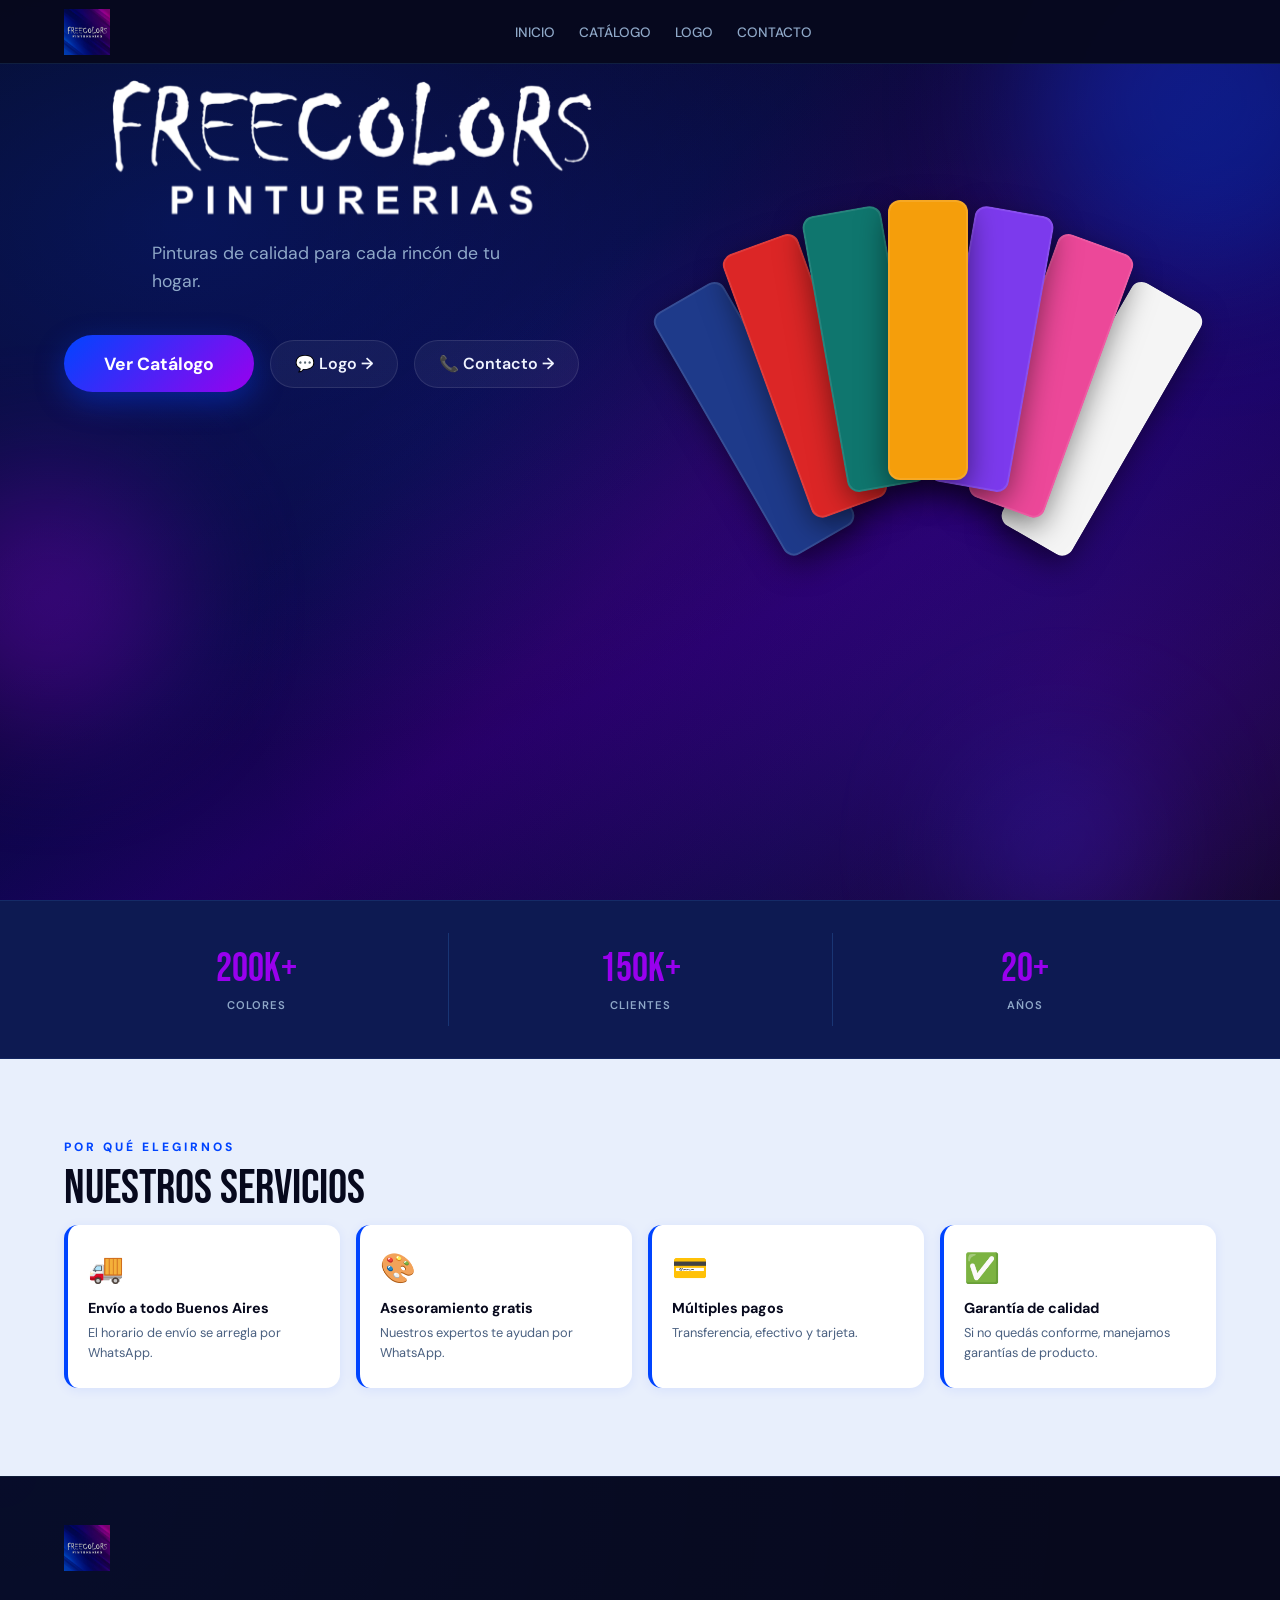
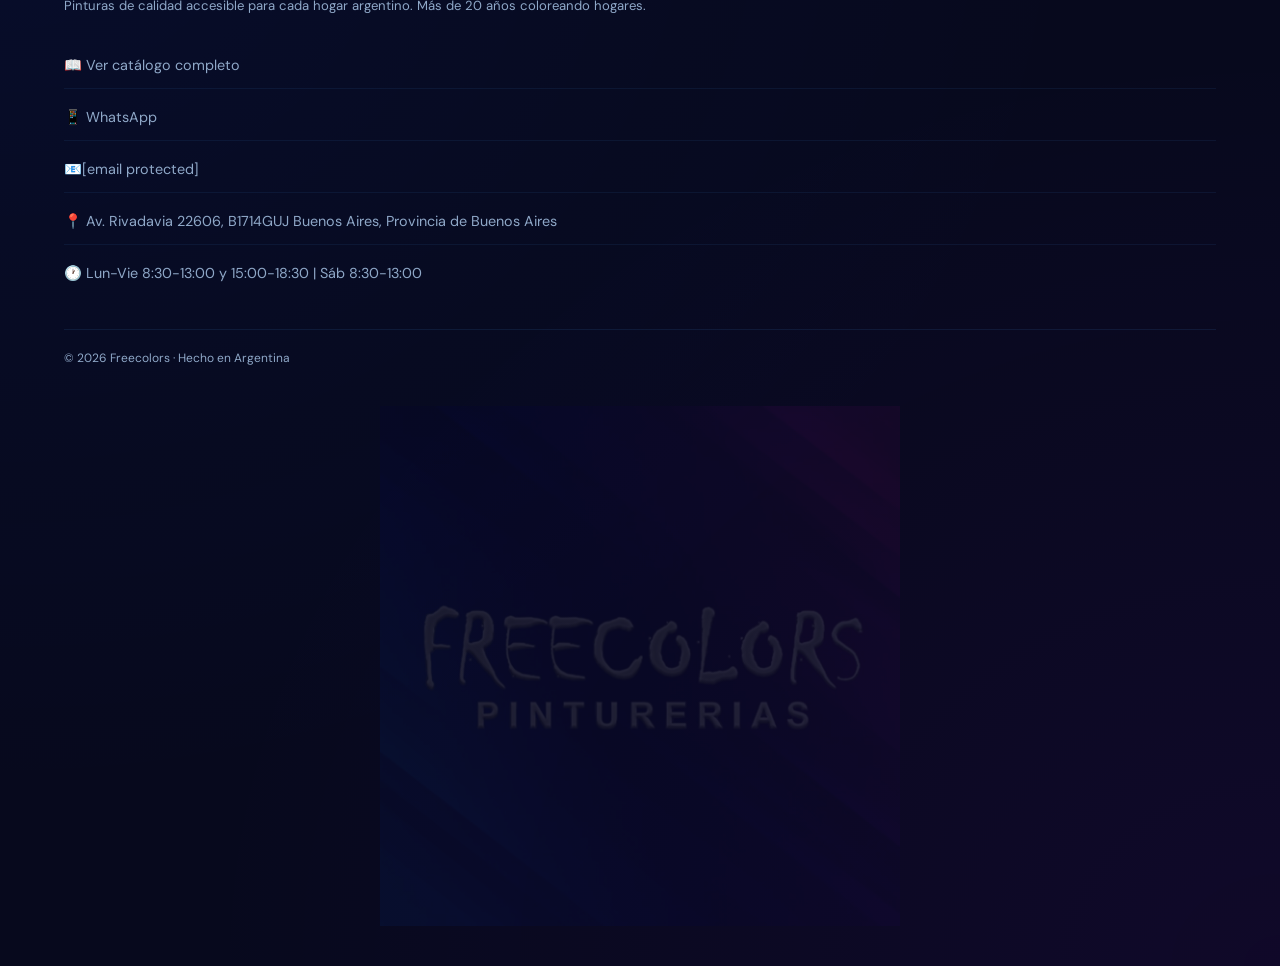
==== index.html @ d0e87a17 "update logo" ====
<!DOCTYPE html>
<html lang="es">
<!--
╔══════════════════════════════════════════════════════════════╗
║  FREECOLORS — PÁGINA DE INICIO  v4.0  (producción)          ║
╠══════════════════════════════════════════════════════════════╣
║  CAMBIOS v4.0 vs v3.0:                                       ║
║  • Paleta rediseñada para coincidir con el logo oficial:     ║
║    fondo #07091d (casi negro-azul), azul eléctrico #0044ff,  ║
║    violeta vibrante #9900ee                                  ║
║  • Hero: gradiente diagonal 155° + rayos -45° superpuestos  ║
║    simulan las franjas de luz del logo                       ║
║  • Footer: micro-gradiente radial azul/violeta en esquinas  ║
║  • Blobs más grandes (360px) y más opacos (0.35)            ║
║  • Shadow de botones y cards ajustado a la nueva paleta     ║
║  • Código organizado y comentado (sin cambios funcionales)  ║
╚══════════════════════════════════════════════════════════════╝
-->
<head>
  <meta charset="UTF-8">
  <!--
    viewport: le dice al celular cómo mostrar la página.
    - width=device-width  → usar el ancho real del celular
    - initial-scale=1.0   → sin zoom al abrir
    - viewport-fit=cover  → cubrir el notch en iPhones
  -->
  <meta name="viewport" content="width=device-width, initial-scale=1.0, viewport-fit=cover">
  <!-- Color de la barra del sistema en Android — coincide con el fondo del logo -->
  <meta name="theme-color" content="#07091d">
  <title>Freecolors – Pinturas</title>
  <meta name="description" content="Freecolors Pinturerías - Venta de pinturas y accesorios desde 2003. Envíos a todo Buenos Aires.">
  <!-- Bebas Neue para títulos, DM Sans para textos corridos -->
  <link rel="preconnect" href="https://fonts.googleapis.com">
  <link rel="preconnect" href="https://fonts.gstatic.com" crossorigin>
  <link href="https://fonts.googleapis.com/css2?family=Bebas+Neue&family=DM+Sans:wght@400;500;600&display=swap" rel="stylesheet">

  <style>

    /* ═══════════════════════════════════════════════
       1. VARIABLES GLOBALES
       ── Cambiás un color acá y se aplica en todo el archivo.
       ── Uso: color: var(--azul-fuerte);
    ═══════════════════════════════════════════════ */
    :root {
      /*
        PALETA — inspirada en el logo Freecolors.
        Fondo oscuro casi negro-azul, acento azul eléctrico y violeta vibrante.
        Para ajustar todo el sitio, editá solo este bloque.
      */
      --azul-oscuro:  #07091d;  /* fondo principal, nav, footer          */
      --azul-medio:   #0d1a52;  /* barra de estadísticas                 */
      --azul-fuerte:  #0044ff;  /* acentos primarios (azul eléctrico)    */
      --violeta:      #9900ee;  /* acentos secundarios (violeta vibrante)*/
      --degradado:    linear-gradient(135deg, #0044ff 0%, #9900ee 100%);
      --azul-claro:   #4da3ff;  /* hover, badges                         */
      --azul-suave:   #f0f4ff;  /* fondos muy claros                     */
      --blanco:       #f0f4ff;  /* fondo del body                        */
      --gris:         #8fa8c8;  /* textos secundarios                    */
      --amarillo:     #ffcd3c;  /* badge "Más vendido", FAB carrito      */
      --rojo-error:   #e53e3e;  /* mensajes de error en formularios      */
      --verde-wa:     #25d366;  /* botón WhatsApp                        */

      /* safe-area: espacio reservado por el sistema en iPhones con notch */
      --espacio-abajo:  env(safe-area-inset-bottom, 0px);
      --espacio-arriba: env(safe-area-inset-top,    0px);

      --transicion: 0.2s ease;
    }


    /* ═══════════════════════════════════════════════
       2. RESET BÁSICO
       ── Quita márgenes y paddings que los navegadores
          aplican por defecto, para partir de cero.
    ═══════════════════════════════════════════════ */
    *, *::before, *::after {
      margin: 0;
      padding: 0;
      box-sizing: border-box;          /* el padding queda adentro del elemento */
      -webkit-tap-highlight-color: transparent; /* quita el flash azul al tocar en Android */
      touch-action: manipulation;      /* elimina el delay de 300ms en mobile */
    }

    html { scroll-behavior: smooth; } /* scroll suave en links tipo href="#seccion" */

    body {
      font-family: 'DM Sans', sans-serif;
      background: #edf2f7;
      color: var(--azul-oscuro);
      padding-bottom: 2rem;
    }

   /* overflow-x acá, no en body → no rompe position:sticky en iOS Safari */


    /* ═══════════════════════════════════════════════
       3. NAV
       ── MOBILE FIRST: logo + carrito + hamburguesa.
       ── Desktop: también muestra los links del medio.
    ═══════════════════════════════════════════════ */
    nav {
      position: fixed;
      top: 0; left: 0; right: 0;
      z-index: 100;
      background: rgba(7, 9, 29, 0.97);
      backdrop-filter: blur(12px);          /* efecto vidrio esmerilado */
      -webkit-backdrop-filter: blur(12px);  /* necesario en Safari */
      display: flex; align-items: center; justify-content: space-between;
      padding: 0 4%;
      height: 60px;
      border-bottom: 1px solid rgba(77, 163, 255, 0.15);
    }

    .logo {
      font-family: 'Bebas Neue', sans-serif;
      font-size: 1.7rem; color: var(--blanco);
      letter-spacing: 2px; text-decoration: none;
    }
    .logo span { color: var(--azul-claro); } /* la parte "COLORS" en azul */

    .nav-links { list-style: none; display: none; } /* visible solo en desktop */

    .btn-menu-mobile {
      background: none; border: none; cursor: pointer;
      color: var(--blanco); font-size: 1.5rem;
      min-width: 48px; min-height: 48px;
      display: flex; align-items: center; justify-content: center;
      border-radius: 8px;
    }


    /* ═══════════════════════════════════════════════
       4. MENÚ MOBILE
       ── Se desliza desde la izquierda.
       ── Clase .abierto lo trae a la vista.
    ═══════════════════════════════════════════════ */
    .menu-mobile {
      position: fixed;
      top: 60px; left: 0; right: 0; bottom: 0;
      background: rgba(7,9,29,0.99); z-index: 99;
      display: flex; flex-direction: column; padding: 1rem 5%;
      transform: translateX(-100%);
      transition: transform 0.3s ease;
      overflow-y: auto;
    }

    .menu-mobile a {
      color: var(--gris); text-decoration: none;
      font-size: 1.1rem; font-weight: 500;
      padding: 1rem 0; min-height: 48px;
      display: flex; align-items: center;
      border-bottom: 1px solid rgba(77,163,255,0.1);
    }
    .menu-mobile a:last-child { border-bottom: none; }
    .menu-mobile a:active { color: var(--azul-claro); }
    .menu-mobile.abierto { transform: translateX(0); }


    /* ═══════════════════════════════════════════════
       6. HERO (sección de bienvenida)
       ── Mobile: columna centrada.
       ── Desktop: 2 columnas (texto + abanico de colores).
       ── Fondo inspirado en el logo: oscuro con rayos diagonales azul/violeta.
    ═══════════════════════════════════════════════ */
    .hero {
      min-height: 100vh;
      background: linear-gradient(155deg, #07091d 0%, #0c0535 45%, #130050 65%, #07091d 100%);
      display: flex; flex-direction: column; justify-content: center;
      padding: 80px 5% 2rem;
      position: relative; overflow: hidden;
      text-align: center;
    }

    .hero::before {
      content: ''; position: absolute; inset: 0;
      background:
              linear-gradient(-45deg, transparent 0%, rgba(0,68,255,0.07) 25%, rgba(153,0,238,0.10) 45%, rgba(0,68,255,0.05) 60%, transparent 75%),
              radial-gradient(ellipse at 15% 25%, rgba(0,68,255,0.22) 0%, transparent 55%),
              radial-gradient(ellipse at 85% 75%, rgba(153,0,238,0.22) 0%, transparent 55%);
      pointer-events: none;
    }

    .blobs { position: absolute; inset: 0; overflow: hidden; }
    .blob  { position: absolute; border-radius: 50%; filter: blur(70px); opacity: 0.35; animation: flotar 8s ease-in-out infinite; }
    .blob-1 { width: 360px; height: 360px; background: var(--azul-fuerte); top: -80px;  right: -100px; }
    .blob-2 { width: 240px; height: 240px; background: var(--violeta);     bottom: 20%; left:  -70px;  animation-delay: 3s; }
    .blob-3 { width: 180px; height: 180px; background: var(--degradado);   bottom: -40px; right: 10%; animation-delay: 5s; }

    @keyframes flotar {
      0%, 100% { transform: translateY(0) scale(1); }
      50%       { transform: translateY(-20px) scale(1.05); }
    }

    .hero-texto { position: relative; z-index: 5; max-width: 520px; margin: 0 auto; }

    .hero-logo {
      width: min(480px, 90%);
      height: auto;
      display: block;
      margin: 0 auto 1.5rem;
      animation: subirAparecer 0.6s 0.1s ease both;
    }

    .hero p {
      color: var(--gris); font-size: 1.1rem; line-height: 1.6;
      margin: 0 auto 2.5rem; max-width: 400px;
      animation: subirAparecer 0.6s 0.2s ease both;
    }

    .hero-botones {
      display: flex; flex-direction: column; gap: 1rem; align-items: center;
      animation: subirAparecer 0.6s 0.3s ease both;
    }

    .btn-primario {
      background: var(--degradado); color: #fff; border: none; cursor: pointer;
      padding: 1.1rem 2.5rem; border-radius: 50px;
      font-family: 'DM Sans', sans-serif; font-size: 1.1rem; font-weight: 700;
      text-decoration: none; display: inline-block;
      width: 100%; max-width: 280px; text-align: center; min-height: 56px;
      transition: all 0.3s cubic-bezier(0.175, 0.885, 0.32, 1.275);
      box-shadow: 0 10px 30px rgba(0,68,255,0.4);
    }
    .btn-primario:hover { transform: translateY(-3px); box-shadow: 0 15px 35px rgba(0,68,255,0.5); }
    .btn-primario:active { transform: scale(0.95); }

    .btn-fantasma {
      color: var(--blanco); font-size: 1rem; font-weight: 600;
      text-decoration: none; display: inline-flex; align-items: center; gap: 0.5rem;
      min-height: 48px; padding: 0.5rem 1.5rem; border-radius: 50px;
      background: rgba(255,255,255,0.05); border: 1px solid rgba(255,255,255,0.1);
      transition: all 0.2s;
    }
    .btn-fantasma:hover { background: rgba(255,255,255,0.1); border-color: rgba(255,255,255,0.2); }

    /* ── ABANICO DE COLORES (REDISEÑO) ── */
    .hero-visual {
      position: relative;
      margin-top: 3rem;
      height: 200px;
      display: flex;
      justify-content: center;
      align-items: flex-end;
      perspective: 1000px;
      z-index: 2;
    }

    .color-fan {
      display: flex;
      justify-content: center;
      align-items: flex-end;
      height: 100%;
      width: 100%;
      max-width: 600px;
      position: relative;
    }

    .fan-card {
      width: 60px;
      height: 160px;
      border-radius: 12px;
      position: absolute;
      bottom: 0;
      transform-origin: bottom center;
      box-shadow: 0 10px 30px rgba(0,0,0,0.5);
      border: 2px solid rgba(255,255,255,0.1);
      transition: all 0.4s cubic-bezier(0.4, 0, 0.2, 1);
      display: flex;
      flex-direction: column;
      justify-content: flex-end;
      padding: 10px;
      color: white;
      font-size: 0.6rem;
      font-weight: 800;
      text-transform: uppercase;
      letter-spacing: 1px;
      overflow: hidden;
      pointer-events: none; /* No interactuable */
    }

    .fan-card span {
      display: none; /* Ocultar nombres */
    }

    /* Posiciones del abanico (se aplican vía CSS o JS, aquí CSS para velocidad) */
    .fan-card:nth-child(1) { background: #1e3a8a; transform: rotate(-30deg) translateX(-120px); z-index: 1; }
    .fan-card:nth-child(2) { background: #dc2626; transform: rotate(-20deg) translateX(-80px); z-index: 2; }
    .fan-card:nth-child(3) { background: #0f766e; transform: rotate(-10deg) translateX(-40px); z-index: 3; }
    .fan-card:nth-child(4) { background: #f59e0b; transform: rotate(0deg); z-index: 4; }
    .fan-card:nth-child(5) { background: #7c3aed; transform: rotate(10deg) translateX(40px); z-index: 3; }
    .fan-card:nth-child(6) { background: #ec4899; transform: rotate(20deg) translateX(80px); z-index: 2; }
    .fan-card:nth-child(7) { background: #f5f5f5; color: #333; transform: rotate(30deg) translateX(120px); z-index: 1; }

    /* Ocultamos los antiguos swatches */


    /* ═══════════════════════════════════════════════
       7. BARRA DE ESTADÍSTICAS
       ── Banda oscura que separa el hero del contenido.
    ═══════════════════════════════════════════════ */
    .stats-bar {
      background: var(--azul-medio);
      border-top: 1px solid rgba(77,163,255,0.12);
      border-bottom: 1px solid rgba(77,163,255,0.08);
      display: grid; grid-template-columns: repeat(3, 1fr);
      text-align: center; padding: 1.25rem 4%;
    }
    .stat { padding: 0.75rem 0.5rem; }
    .stat + .stat { border-left: 1px solid rgba(77,163,255,0.2); }
    .stat-numero { font-family: 'Bebas Neue', sans-serif; font-size: 2.2rem; color: var(--violeta); display: block; }
    .stat-texto  { color: var(--gris); font-size: 0.7rem; text-transform: uppercase; letter-spacing: 1px; line-height: 1.3; font-weight: 600; }


    /* ═══════════════════════════════════════════════
       8. SECCIONES (tipografía y padding)
    ═══════════════════════════════════════════════ */
    section { padding: 3rem 4%; }
    .etiqueta-seccion { font-size: 0.75rem; font-weight: 800; text-transform: uppercase; letter-spacing: 3px; color: var(--azul-fuerte); margin-bottom: 0.6rem; }
    .titulo-seccion   { font-family: 'Bebas Neue', sans-serif; font-size: clamp(1.8rem, 8vw, 3rem); color: var(--azul-oscuro); line-height: 1; margin-bottom: 0.75rem; }


    /* ═══════════════════════════════════════════════
       9. BENEFICIOS (scroll horizontal táctil en mobile)
    ═══════════════════════════════════════════════ */
    .beneficios { background: #e8effc; }
    .beneficios-scroll {
      display: flex; gap: 1rem;
      overflow-x: auto; -webkit-overflow-scrolling: touch;
      padding-bottom: 0.5rem; scrollbar-width: none;
      scroll-snap-type: x mandatory;
    }
    .beneficios-scroll::-webkit-scrollbar { display: none; }
    .beneficio-tarjeta {
      background: #fff; border-radius: 14px; padding: 1.5rem 1.25rem;
      border-left: 4px solid var(--azul-fuerte);
      box-shadow: 0 2px 12px rgba(0,68,255,0.08);
      flex-shrink: 0; width: 240px; scroll-snap-align: start;
    }
    .beneficio-icono  { font-size: 1.8rem; margin-bottom: 0.75rem; }
    .beneficio-tarjeta h3 { font-size: 0.9rem; font-weight: 700; margin-bottom: 0.4rem; color: var(--azul-oscuro); }
    .beneficio-tarjeta p  { font-size: 0.8rem; color: #4a6080; line-height: 1.6; }


    /* ═══════════════════════════════════════════════
       11. FOOTER
    ═══════════════════════════════════════════════ */
    footer {
      background: var(--azul-oscuro);
      padding: 2.5rem 4% calc(2.5rem + var(--espacio-abajo));
      border-top: 1px solid rgba(77,163,255,0.12);
      background-image:
              radial-gradient(ellipse at 0% 0%, rgba(0,68,255,0.06) 0%, transparent 60%),
              radial-gradient(ellipse at 100% 100%, rgba(153,0,238,0.06) 0%, transparent 60%);
    }
    .footer-logo      { font-family: 'Bebas Neue', sans-serif; font-size: 2rem; color: var(--blanco); display: block; margin-bottom: 0.75rem; text-decoration: none; }
    .footer-logo span { color: var(--azul-claro); }
    .footer-desc      { color: var(--gris); font-size: 0.82rem; line-height: 1.7; margin-bottom: 1.5rem; }
    .footer-links     { display: flex; flex-direction: column; gap: 0.25rem; margin-bottom: 2rem; }
    .footer-links a   { color: var(--gris); text-decoration: none; font-size: 0.9rem; min-height: 48px; display: flex; align-items: center; border-bottom: 1px solid rgba(77,163,255,0.08); transition: color 0.2s; }
    .footer-links a:last-child { border-bottom: none; }
    .footer-links a:active { color: var(--azul-claro); }
    .footer-copy { border-top: 1px solid rgba(77,163,255,0.1); padding-top: 1.25rem; color: var(--gris); font-size: 0.75rem; }


    /* ═══════════════════════════════════════════════
       10. ANIMACIONES
    ═══════════════════════════════════════════════ */
    @keyframes subirAparecer {
      from { opacity: 0; transform: translateY(16px); }
      to   { opacity: 1; transform: translateY(0); }
    }


    /* ═══════════════════════════════════════════════
       16. DESKTOP (pantallas ≥ 768px)
       ── Mobile first: acá sobreescribimos lo que cambia.
    ═══════════════════════════════════════════════ */

    /* Logo imagen — reemplaza el texto del nav por la imagen real del logo */
    .logo-img { display: flex; align-items: center; }
    .logo-imagen {
      height: 40px;
      width: auto;
      object-fit: contain;
      display: block;
    }
    .logo-footer { height: 52px; margin-bottom: 0.75rem; }

    @media (min-width: 768px) {
      body { padding-bottom: 0; } /* no hay FAB en desktop */
      /* no necesario en desktop */

      nav { height: 64px; padding: 0 5%; }
      .logo-imagen { height: 46px; }
      .logo { font-size: 1.9rem; }
      .nav-links { display: flex; gap: 1.5rem; }
      .nav-links a { color: var(--gris); text-decoration: none; font-size: 0.85rem; font-weight: 500; text-transform: uppercase; transition: color 0.2s; }
      .nav-links a:hover { color: var(--blanco); }
      .btn-menu-mobile { display: none; }


      /* Hero en 2 columnas */
      .hero { flex-direction: row; text-align: left; padding: 80px 5% 0; }
      .hero-texto    { max-width: 50%; margin: 0; }
      .hero-botones  { flex-direction: row; align-items: center; }
      .btn-primario  { width: auto; }

      .hero-visual {
        display: flex; justify-content: center; align-items: center; flex: 1;
        height: 400px; margin-top: 0;
      }

      .color-fan { max-width: 500px; }
      .fan-card { width: 80px; height: 280px; }
      .fan-card span { font-size: 0.8rem; }

      .stats-bar { padding: 2rem 5%; }
      .stat-numero { font-size: 2.5rem; }

      section { padding: 5rem 5%; }

      /* Beneficios: grilla en desktop */
      .beneficios-scroll { flex-wrap: wrap; overflow: visible; }
      .beneficio-tarjeta { width: auto; flex: 1; min-width: 200px; }

      footer { padding: 3rem 5% 2rem; }
    }

  </style>
</head>
<body>

  <!-- ══ NAV ══════════════════════════════════════ -->
  <nav>
    <a href="index.html" class="logo logo-img"><img src="[data-uri]" alt="Freecolors Pinturerias" class="logo-imagen"></a>
    <ul class="nav-links">
      <li><a href="index.html" class="activo">Inicio</a></li>
      <li><a href="catalogo.html">Catálogo</a></li>
      <li><a href="chatbot.html">Logo</a></li>
      <li><a href="contacto.html">Contacto</a></li>
    </ul>
    <div class="nav-acciones">
      <button class="btn-menu-mobile" onclick="toggleMenu()" aria-label="Abrir menú">☰</button>
    </div>
  </nav>

  <!-- Menú mobile -->
  <div class="menu-mobile" id="menuMobile">
    <a href="index.html" onclick="cerrarMenu()">🏠 Inicio</a>
    <a href="catalogo.html" onclick="cerrarMenu()">📖 Catálogo</a>
    <a href="chatbot.html" onclick="cerrarMenu()">💬 Logo</a>
    <a href="contacto.html" onclick="cerrarMenu()">📞 Contacto</a>
  </div>


  <!-- ══ HERO ══════════════════════════════════════ -->
  <section class="hero" id="inicio">
    <div class="blobs">
      <div class="blob blob-1"></div>
      <div class="blob blob-2"></div>
      <div class="blob blob-3"></div>
    </div>

    <div class="hero-texto">
      <img src="freecolors-logo.png" alt="Freecolors Pinturerias" class="hero-logo">
      <p>Pinturas de calidad para cada rincón de tu hogar.</p>
      <div class="hero-botones">
        <a href="catalogo.html" class="btn-primario">Ver Catálogo</a>
        <a href="chatbot.html" class="btn-fantasma">💬 Logo →</a>
        <a href="contacto.html" class="btn-fantasma">📞 Contacto →</a>
      </div>
    </div>

    <!-- Rediseño: Abanico de colores (funciona en mobile y desktop) -->
    <div class="hero-visual">
      <div class="color-fan">
        <div class="fan-card"><span>Azul Marino</span></div>
        <div class="fan-card"><span>Rojo</span></div>
        <div class="fan-card"><span>Verde</span></div>
        <div class="fan-card"><span>Amarillo</span></div>
        <div class="fan-card"><span>Violeta</span></div>
        <div class="fan-card"><span>Magenta</span></div>
        <div class="fan-card"><span>Blanco</span></div>
      </div>
    </div>
  </section>


  <!-- ══ ESTADÍSTICAS ══════════════════════════════ -->
  <!-- Para cambiarlas: edita los textos acá abajo -->
  <div class="stats-bar">
    <div class="stat"><span class="stat-numero">200K+</span><span class="stat-texto">Colores</span></div>
    <div class="stat"><span class="stat-numero">150K+</span><span class="stat-texto">Clientes</span></div>
    <div class="stat"><span class="stat-numero">20+</span><span class="stat-texto">Años</span></div>
  </div>

  <!-- ══ BENEFICIOS ════════════════════════════════ -->
  <section class="beneficios">
    <div class="etiqueta-seccion">Por qué elegirnos</div>
    <div class="titulo-seccion">NUESTROS SERVICIOS</div>
    <div class="beneficios-scroll">
      <div class="beneficio-tarjeta"><div class="beneficio-icono">🚚</div><h3>Envío a todo Buenos Aires</h3><p>El horario de envío se arregla por WhatsApp.</p></div>
      <div class="beneficio-tarjeta"><div class="beneficio-icono">🎨</div><h3>Asesoramiento gratis</h3><p>Nuestros expertos te ayudan por WhatsApp.</p></div>
      <div class="beneficio-tarjeta"><div class="beneficio-icono">💳</div><h3>Múltiples pagos</h3><p>Transferencia, efectivo y tarjeta.</p></div>
      <div class="beneficio-tarjeta"><div class="beneficio-icono">✅</div><h3>Garantía de calidad</h3><p>Si no quedás conforme, manejamos garantías de producto.</p></div>
    </div>
  </section>


  <!-- ══ FOOTER / CONTACTO ═════════════════════════ -->
  <!-- Para cambiar el WhatsApp: editá el número en href="https://wa.me/..." -->
  <footer id="contacto">
    <a href="index.html" class="footer-logo logo-img"><img src="[data-uri]" alt="Freecolors" class="logo-imagen logo-footer"></a>
    <p class="footer-desc">Pinturas de calidad accesible para cada hogar argentino. Más de 20 años coloreando hogares.</p>
    <div class="footer-links">
      <a href="catalogo.html">📖 Ver catálogo completo</a>
      <a href="https://wa.me/5491131332405" target="_blank" rel="noopener">📱 WhatsApp</a>
      <a href="/cdn-cgi/l/email-protection#553327303036303b21273439153d3a2138343c397b363a38">📧 <span class="__cf_email__" data-cfemail="432531262620262d3731222f032b2c372e222a2f6d202c2e">[email&#160;protected]</span></a>
      <a href="#">📍 Av. Rivadavia 22606, B1714GUJ Buenos Aires, Provincia de Buenos Aires</a>
      <a href="#">🕐 Lun-Vie 8:30-13:00 y 15:00-18:30 | Sáb 8:30-13:00</a>
    </div>
    <div class="footer-copy">© 2026 Freecolors · Hecho en Argentina</div>
    <div style="text-align:center;padding:2.5rem 0 0.5rem;opacity:0.10;pointer-events:none;user-select:none;">
      <img id="logo-grande-footer" alt="" style="width:min(520px,88%);height:auto;display:block;margin:0 auto;" aria-hidden="true"
           src="">
    </div>
    <script data-cfasync="false" src="/cdn-cgi/scripts/5c5dd728/cloudflare-static/email-decode.min.js"></script><script>(function(){
      let s;
      s = document.querySelector('.logo.logo-img img');
      if(s){document.getElementById('logo-grande-footer').src=s.src;}})()</script>
  </footer>

<script>
  'use strict';
  const menuBtn = document.querySelector('.menu-btn');
  const nav = document.querySelector('.nav');
  menuBtn.addEventListener('click', () => {
    nav.classList.toggle('nav-open');
    menuBtn.classList.toggle('open');
  });
</script>
</body>
</html>
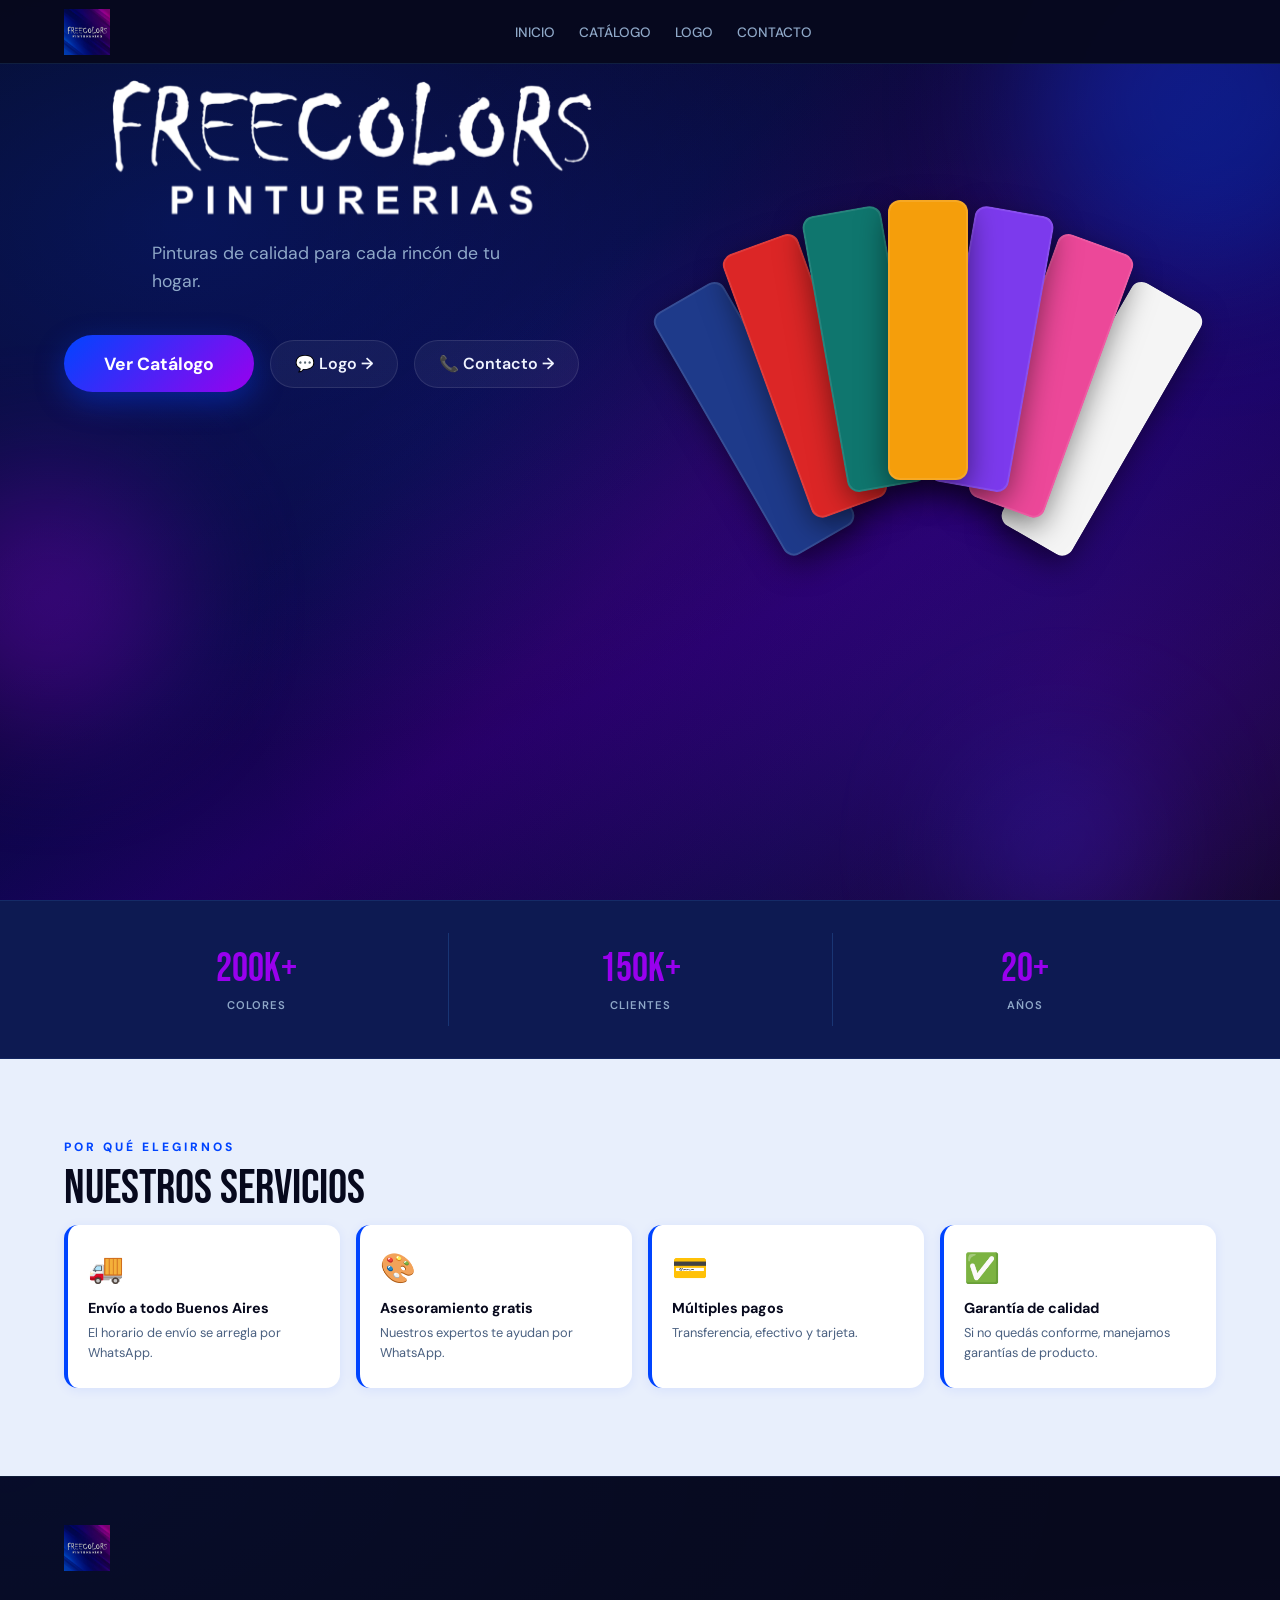
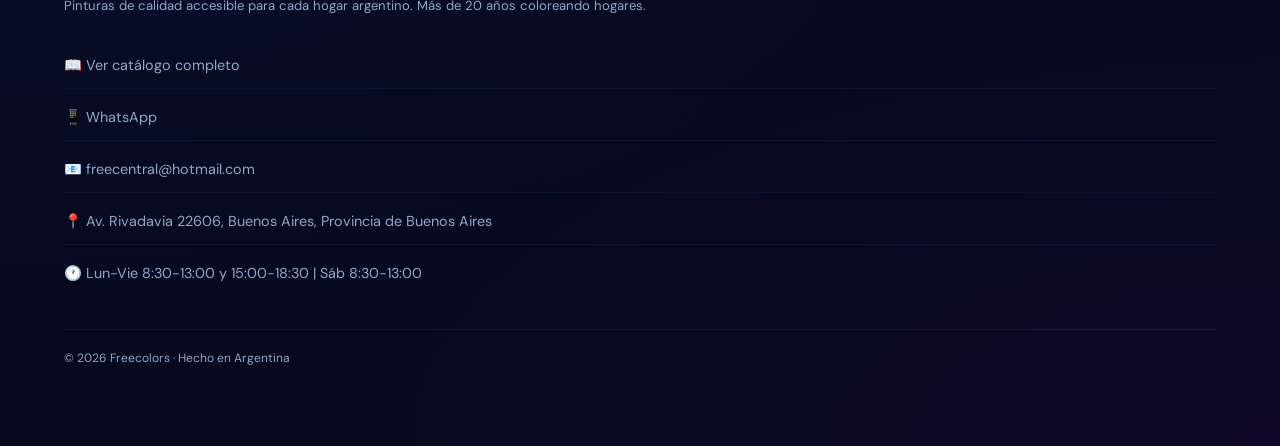
==== commit c2b02580: "update" ====
--- a/index.html
+++ b/index.html
@@ -2,18 +2,18 @@
 <html lang="es">
 <!--
 ╔══════════════════════════════════════════════════════════════╗
-║  FREECOLORS — PÁGINA DE INICIO  v4.0  (producción)          ║
+║  FREECOLORS — PÁGINA DE INICIO  v4.0  (producción)           ║
 ╠══════════════════════════════════════════════════════════════╣
 ║  CAMBIOS v4.0 vs v3.0:                                       ║
 ║  • Paleta rediseñada para coincidir con el logo oficial:     ║
 ║    fondo #07091d (casi negro-azul), azul eléctrico #0044ff,  ║
 ║    violeta vibrante #9900ee                                  ║
-║  • Hero: gradiente diagonal 155° + rayos -45° superpuestos  ║
+║  • Hero: gradiente diagonal 155° + rayos -45° superpuestos   ║
 ║    simulan las franjas de luz del logo                       ║
-║  • Footer: micro-gradiente radial azul/violeta en esquinas  ║
-║  • Blobs más grandes (360px) y más opacos (0.35)            ║
-║  • Shadow de botones y cards ajustado a la nueva paleta     ║
-║  • Código organizado y comentado (sin cambios funcionales)  ║
+║  • Footer: micro-gradiente radial azul/violeta en esquinas   ║
+║  • Blobs más grandes (360px) y más opacos (0.35)             ║
+║  • Shadow de botones y cards ajustado a la nueva paleta      ║
+║  • Código organizado y comentado (sin cambios funcionales)   ║
 ╚══════════════════════════════════════════════════════════════╝
 -->
 <head>
@@ -233,7 +233,7 @@
     }
     .btn-fantasma:hover { background: rgba(255,255,255,0.1); border-color: rgba(255,255,255,0.2); }
 
-    /* ── ABANICO DE COLORES (REDISEÑO) ── */
+/* ── ABANICO DE COLORES (REDISEÑO) ── */
     .hero-visual {
       position: relative;
       margin-top: 3rem;
@@ -291,8 +291,6 @@
     .fan-card:nth-child(6) { background: #ec4899; transform: rotate(20deg) translateX(80px); z-index: 2; }
     .fan-card:nth-child(7) { background: #f5f5f5; color: #333; transform: rotate(30deg) translateX(120px); z-index: 1; }
 
-    /* Ocultamos los antiguos swatches */
-
 
     /* ═══════════════════════════════════════════════
        7. BARRA DE ESTADÍSTICAS
@@ -515,8 +513,8 @@
     <div class="footer-links">
       <a href="catalogo.html">📖 Ver catálogo completo</a>
       <a href="https://wa.me/5491131332405" target="_blank" rel="noopener">📱 WhatsApp</a>
-      <a href="/cdn-cgi/l/email-protection#553327303036303b21273439153d3a2138343c397b363a38">📧 <span class="__cf_email__" data-cfemail="432531262620262d3731222f032b2c372e222a2f6d202c2e">[email&#160;protected]</span></a>
-      <a href="#">📍 Av. Rivadavia 22606, B1714GUJ Buenos Aires, Provincia de Buenos Aires</a>
+      <a href="mailto:freecentral@hotmail.com">📧 freecentral@hotmail.com</a>
+      <a href="#">📍 Av. Rivadavia 22606, Buenos Aires, Provincia de Buenos Aires</a>
       <a href="#">🕐 Lun-Vie 8:30-13:00 y 15:00-18:30 | Sáb 8:30-13:00</a>
     </div>
     <div class="footer-copy">© 2026 Freecolors · Hecho en Argentina</div>
@@ -524,10 +522,6 @@
       <img id="logo-grande-footer" alt="" style="width:min(520px,88%);height:auto;display:block;margin:0 auto;" aria-hidden="true"
            src="">
     </div>
-    <script data-cfasync="false" src="/cdn-cgi/scripts/5c5dd728/cloudflare-static/email-decode.min.js"></script><script>(function(){
-      let s;
-      s = document.querySelector('.logo.logo-img img');
-      if(s){document.getElementById('logo-grande-footer').src=s.src;}})()</script>
   </footer>
 
 <script>
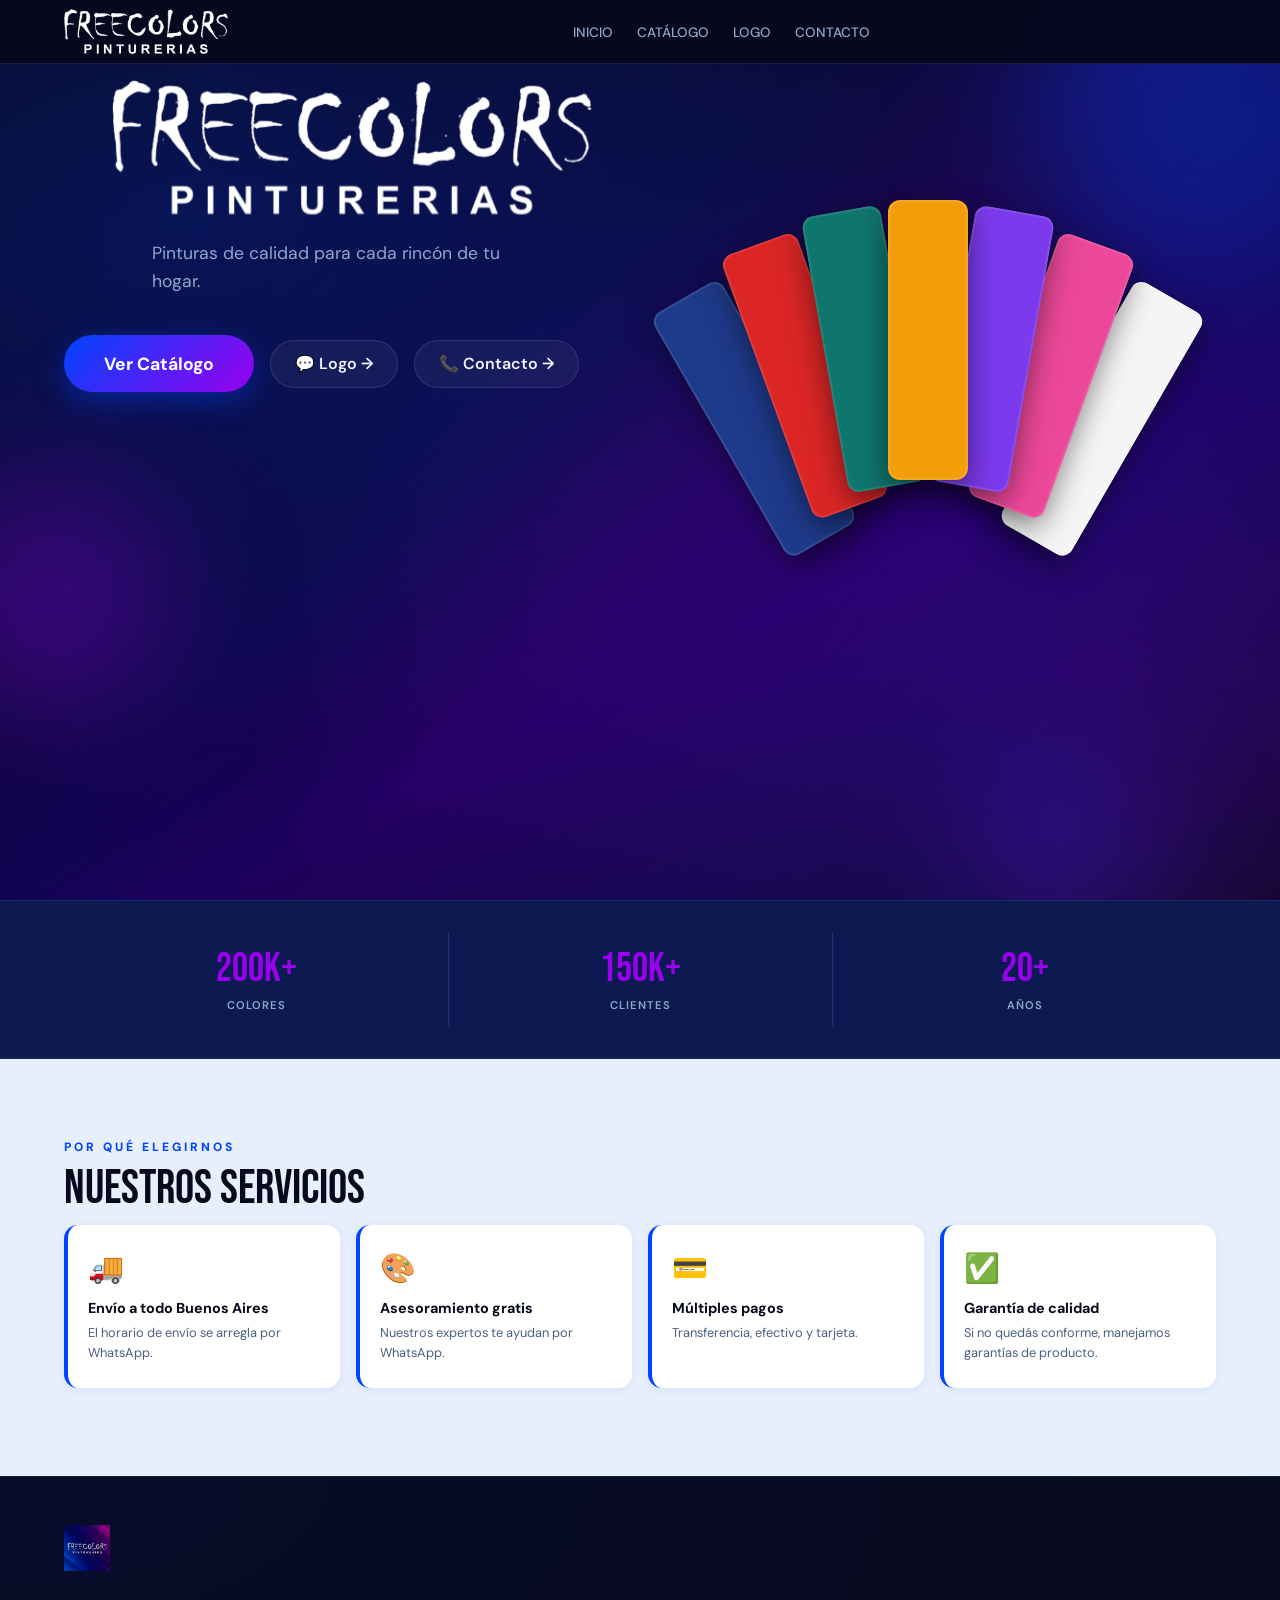
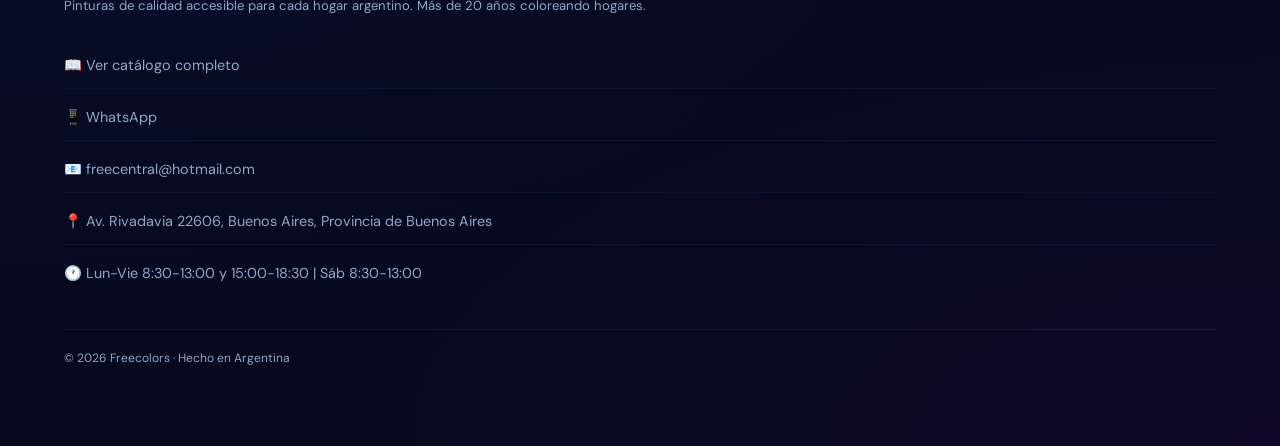
==== commit f61347e0: "update" ====
--- a/index.html
+++ b/index.html
@@ -27,7 +27,7 @@
   <meta name="viewport" content="width=device-width, initial-scale=1.0, viewport-fit=cover">
   <!-- Color de la barra del sistema en Android — coincide con el fondo del logo -->
   <meta name="theme-color" content="#07091d">
-  <title>Freecolors – Pinturas</title>
+  <title>Freecolors</title>
   <meta name="description" content="Freecolors Pinturerías - Venta de pinturas y accesorios desde 2003. Envíos a todo Buenos Aires.">
   <!-- Bebas Neue para títulos, DM Sans para textos corridos -->
   <link rel="preconnect" href="https://fonts.googleapis.com">
@@ -430,7 +430,7 @@
 
   <!-- ══ NAV ══════════════════════════════════════ -->
   <nav>
-    <a href="index.html" class="logo logo-img"><img src="[data-uri]" alt="Freecolors Pinturerias" class="logo-imagen"></a>
+    <a href="index.html" class="logo logo-img"><img src="freecolors-logo.png" alt="Freecolors Pinturerias" class="logo-imagen"></a>
     <ul class="nav-links">
       <li><a href="index.html" class="activo">Inicio</a></li>
       <li><a href="catalogo.html">Catálogo</a></li>
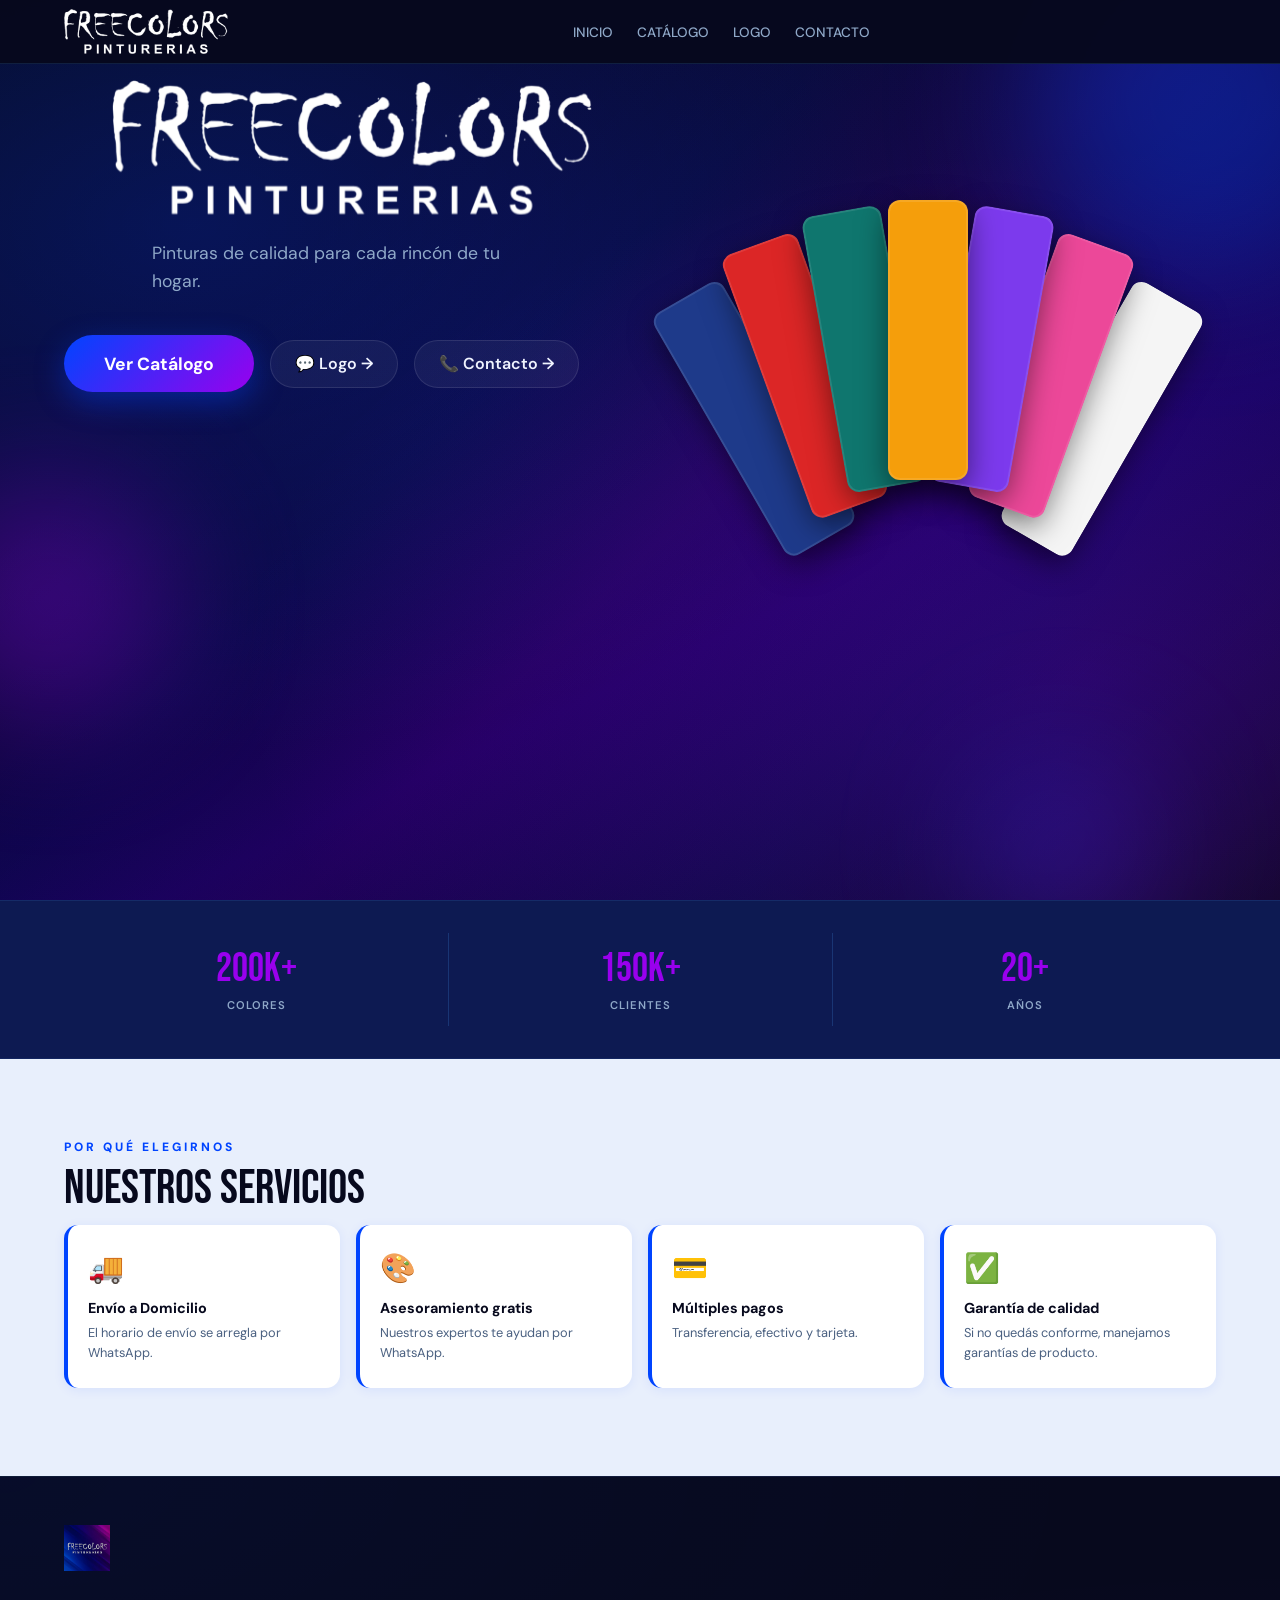
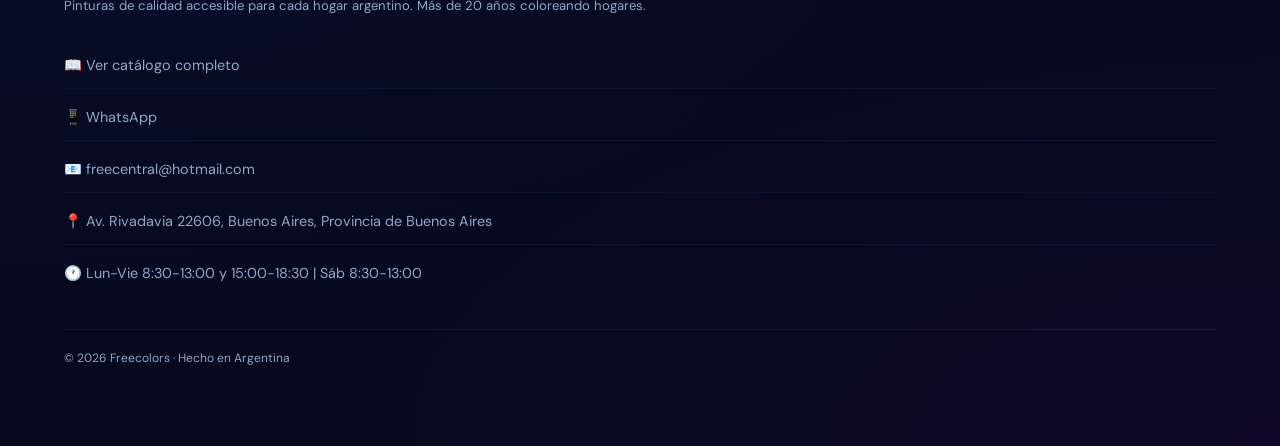
==== commit 720414ad: "update ui in catalogo.html" ====
--- a/index.html
+++ b/index.html
@@ -28,7 +28,7 @@
   <!-- Color de la barra del sistema en Android — coincide con el fondo del logo -->
   <meta name="theme-color" content="#07091d">
   <title>Freecolors</title>
-  <meta name="description" content="Freecolors Pinturerías - Venta de pinturas y accesorios desde 2003. Envíos a todo Buenos Aires.">
+  <meta name="description" content="Freecolors Pinturerías - Venta de pinturas y accesorios desde 2003. Envíos a domicilio en Buenos Aires. Asesoramiento personalizado por WhatsApp. Calidad garantizada.">
   <!-- Bebas Neue para títulos, DM Sans para textos corridos -->
   <link rel="preconnect" href="https://fonts.googleapis.com">
   <link rel="preconnect" href="https://fonts.gstatic.com" crossorigin>
@@ -497,7 +497,7 @@
     <div class="etiqueta-seccion">Por qué elegirnos</div>
     <div class="titulo-seccion">NUESTROS SERVICIOS</div>
     <div class="beneficios-scroll">
-      <div class="beneficio-tarjeta"><div class="beneficio-icono">🚚</div><h3>Envío a todo Buenos Aires</h3><p>El horario de envío se arregla por WhatsApp.</p></div>
+      <div class="beneficio-tarjeta"><div class="beneficio-icono">🚚</div><h3>Envío a Domicilio</h3><p>El horario de envío se arregla por WhatsApp.</p></div>
       <div class="beneficio-tarjeta"><div class="beneficio-icono">🎨</div><h3>Asesoramiento gratis</h3><p>Nuestros expertos te ayudan por WhatsApp.</p></div>
       <div class="beneficio-tarjeta"><div class="beneficio-icono">💳</div><h3>Múltiples pagos</h3><p>Transferencia, efectivo y tarjeta.</p></div>
       <div class="beneficio-tarjeta"><div class="beneficio-icono">✅</div><h3>Garantía de calidad</h3><p>Si no quedás conforme, manejamos garantías de producto.</p></div>
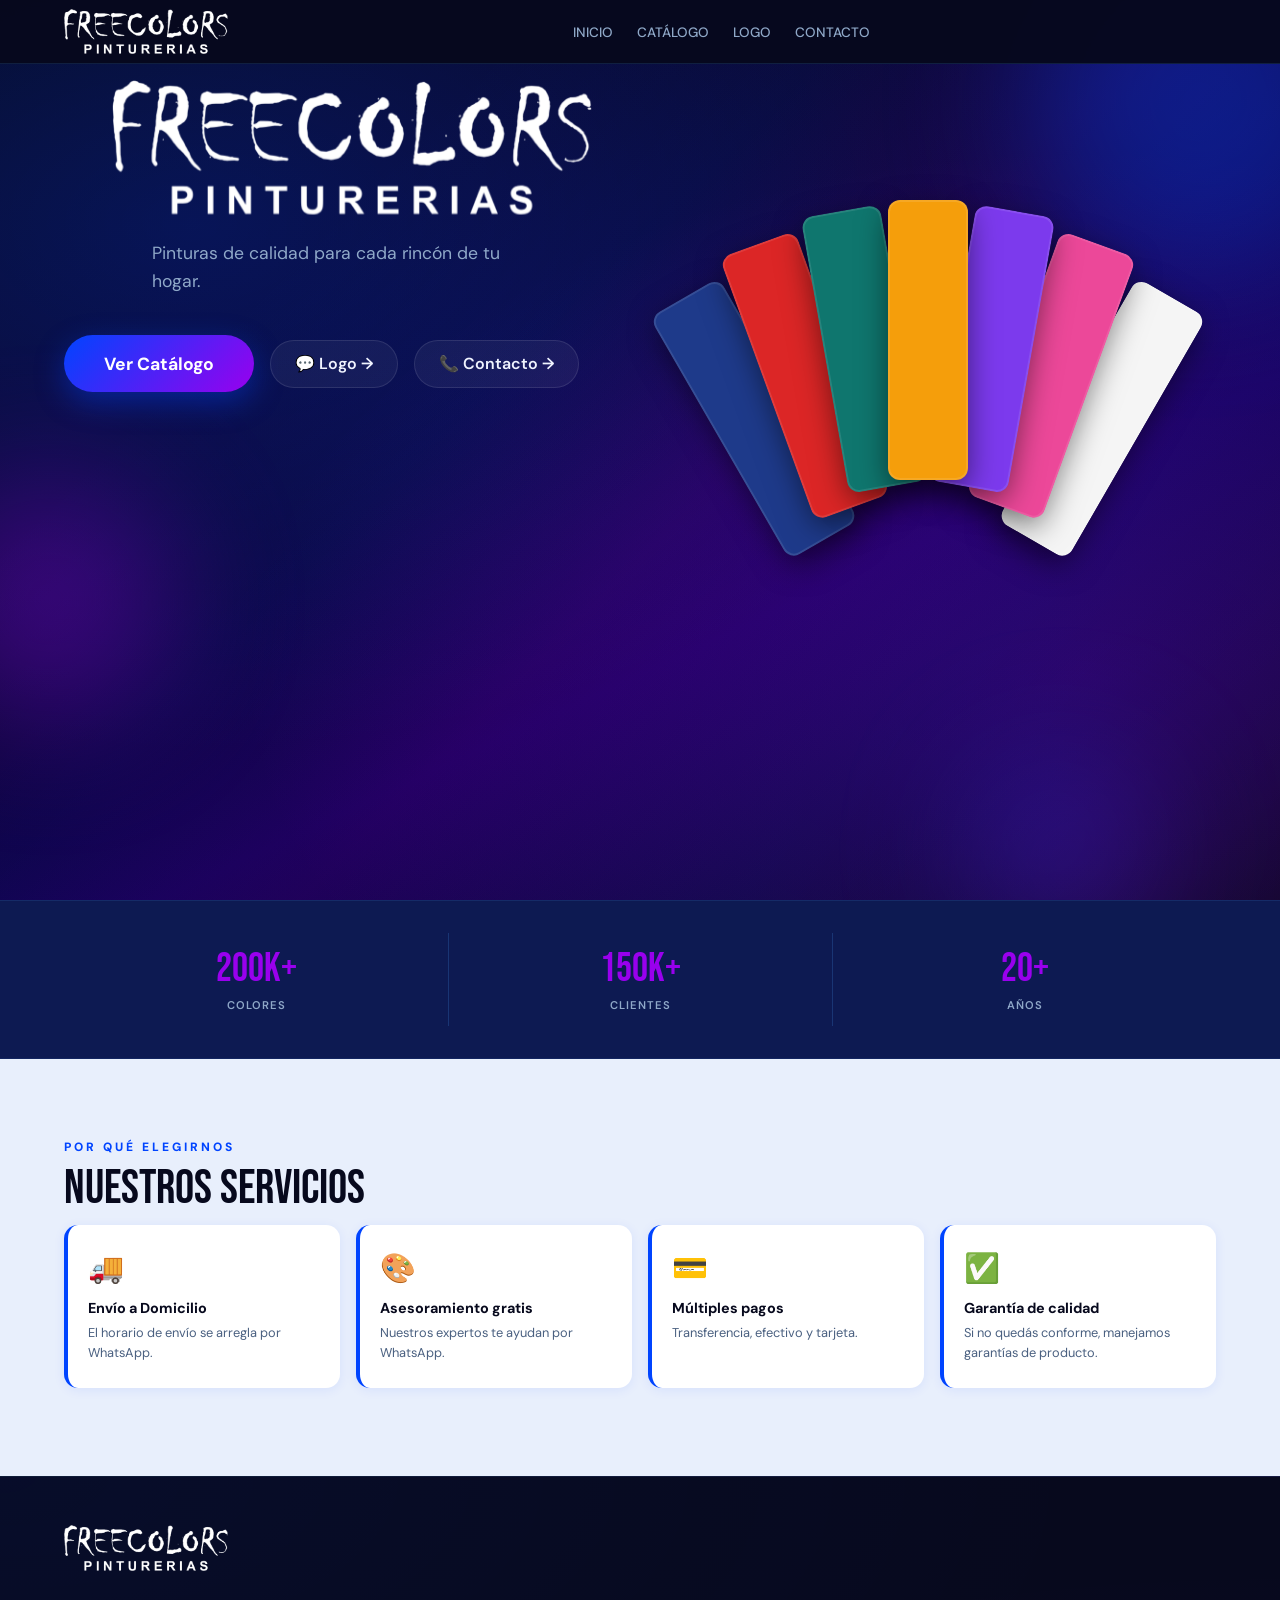
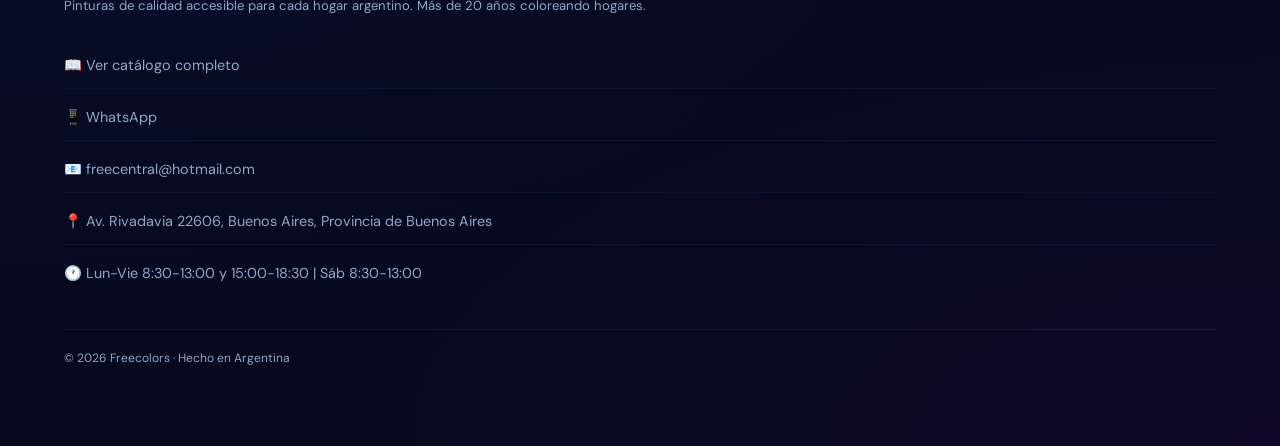
==== commit 1899abbc: "update imgs, supabase, best update" ====
--- a/index.html
+++ b/index.html
@@ -508,14 +508,14 @@
   <!-- ══ FOOTER / CONTACTO ═════════════════════════ -->
   <!-- Para cambiar el WhatsApp: editá el número en href="https://wa.me/..." -->
   <footer id="contacto">
-    <a href="index.html" class="footer-logo logo-img"><img src="[data-uri]" alt="Freecolors" class="logo-imagen logo-footer"></a>
+    <a href="index.html" class="footer-logo logo-img"><img src="freecolors-logo.png" alt="Freecolors Pinturerías" class="logo-imagen logo-footer"></a>
     <p class="footer-desc">Pinturas de calidad accesible para cada hogar argentino. Más de 20 años coloreando hogares.</p>
     <div class="footer-links">
       <a href="catalogo.html">📖 Ver catálogo completo</a>
       <a href="https://wa.me/5491131332405" target="_blank" rel="noopener">📱 WhatsApp</a>
-      <a href="mailto:freecentral@hotmail.com">📧 freecentral@hotmail.com</a>
-      <a href="#">📍 Av. Rivadavia 22606, Buenos Aires, Provincia de Buenos Aires</a>
-      <a href="#">🕐 Lun-Vie 8:30-13:00 y 15:00-18:30 | Sáb 8:30-13:00</a>
+      <a href="mailto:freecentral@hotmail.com" target="_blank" rel="noopener">📧 freecentral@hotmail.com</a>
+      <a href="https://www.google.com/maps/place/Pinturerias+Freecolors/@-34.6633302,-58.6810259,17z/data=!3m1!4b1!4m6!3m5!1s0x95bcc0a1ae6f3949:0x78ea2622861b12f3!8m2!3d-34.6633302!4d-58.678451!16s%2Fg%2F1q62g_hk0?entry=ttu&g_ep=EgoyMDI2MDQxNC4wIKXMDSoASAFQAw%3D%3D" target="_blank" rel="noopener">📍 Av. Rivadavia 22606, Buenos Aires, Provincia de Buenos Aires</a>
+      <a>🕐 Lun-Vie 8:30-13:00 y 15:00-18:30 | Sáb 8:30-13:00</a>
     </div>
     <div class="footer-copy">© 2026 Freecolors · Hecho en Argentina</div>
     <div style="text-align:center;padding:2.5rem 0 0.5rem;opacity:0.10;pointer-events:none;user-select:none;">
@@ -526,12 +526,12 @@
 
 <script>
   'use strict';
-  const menuBtn = document.querySelector('.menu-btn');
-  const nav = document.querySelector('.nav');
-  menuBtn.addEventListener('click', () => {
-    nav.classList.toggle('nav-open');
-    menuBtn.classList.toggle('open');
-  });
+  function toggleMenu() {
+    document.getElementById('menuMobile').classList.toggle('abierto');
+  }
+  function cerrarMenu() {
+    document.getElementById('menuMobile').classList.remove('abierto');
+  }
 </script>
 </body>
 </html>
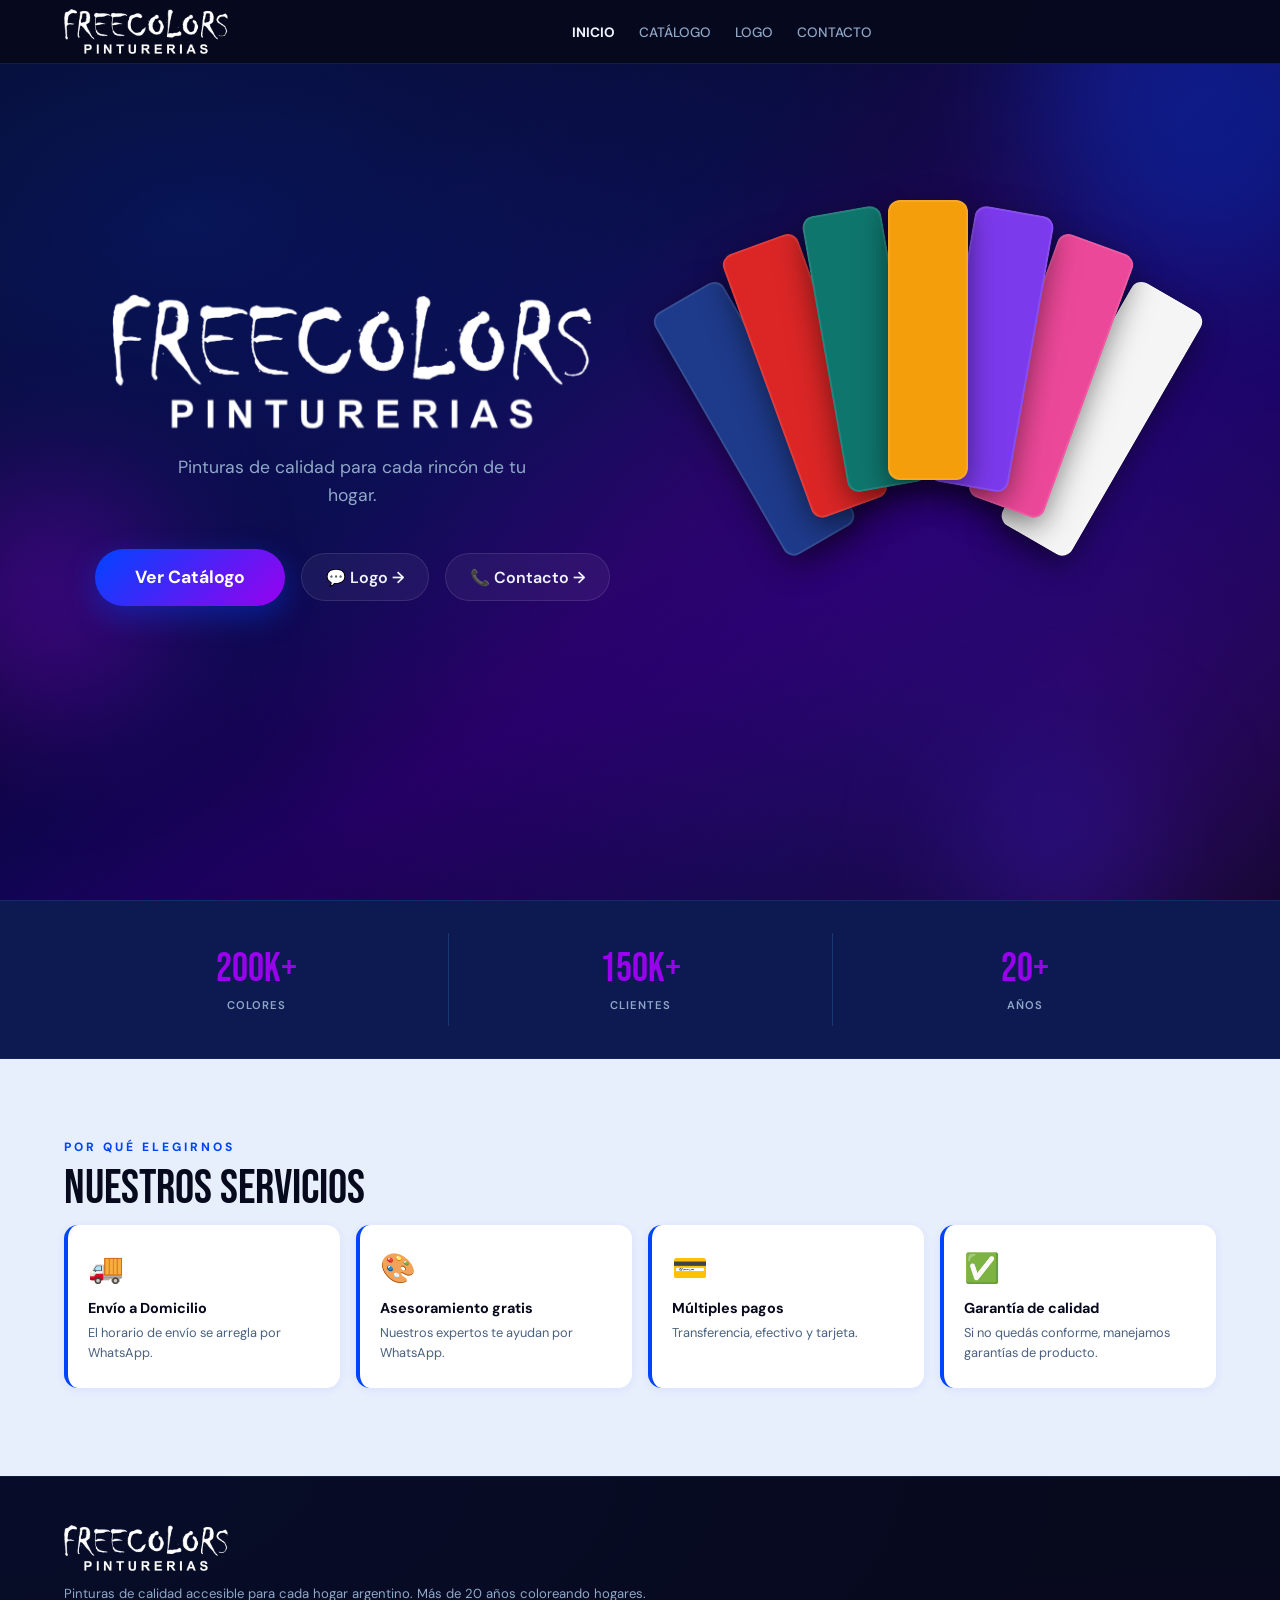
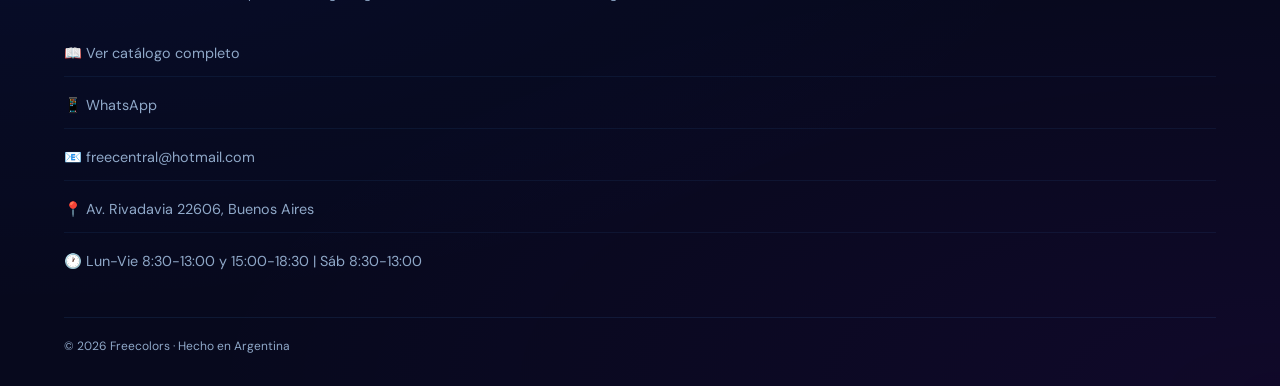
==== commit 41e0d406: "update" ====
--- a/index.html
+++ b/index.html
@@ -1,434 +1,18 @@
 <!DOCTYPE html>
 <html lang="es">
-<!--
-╔══════════════════════════════════════════════════════════════╗
-║  FREECOLORS — PÁGINA DE INICIO  v4.0  (producción)           ║
-╠══════════════════════════════════════════════════════════════╣
-║  CAMBIOS v4.0 vs v3.0:                                       ║
-║  • Paleta rediseñada para coincidir con el logo oficial:     ║
-║    fondo #07091d (casi negro-azul), azul eléctrico #0044ff,  ║
-║    violeta vibrante #9900ee                                  ║
-║  • Hero: gradiente diagonal 155° + rayos -45° superpuestos   ║
-║    simulan las franjas de luz del logo                       ║
-║  • Footer: micro-gradiente radial azul/violeta en esquinas   ║
-║  • Blobs más grandes (360px) y más opacos (0.35)             ║
-║  • Shadow de botones y cards ajustado a la nueva paleta      ║
-║  • Código organizado y comentado (sin cambios funcionales)   ║
-╚══════════════════════════════════════════════════════════════╝
--->
 <head>
   <meta charset="UTF-8">
-  <!--
-    viewport: le dice al celular cómo mostrar la página.
-    - width=device-width  → usar el ancho real del celular
-    - initial-scale=1.0   → sin zoom al abrir
-    - viewport-fit=cover  → cubrir el notch en iPhones
-  -->
   <meta name="viewport" content="width=device-width, initial-scale=1.0, viewport-fit=cover">
-  <!-- Color de la barra del sistema en Android — coincide con el fondo del logo -->
   <meta name="theme-color" content="#07091d">
   <title>Freecolors</title>
-  <meta name="description" content="Freecolors Pinturerías - Venta de pinturas y accesorios desde 2003. Envíos a domicilio en Buenos Aires. Asesoramiento personalizado por WhatsApp. Calidad garantizada.">
-  <!-- Bebas Neue para títulos, DM Sans para textos corridos -->
+  <meta name="description" content="Freecolors Pinturerías - Venta de pinturas y accesorios desde 2003. Envíos a domicilio en Buenos Aires.">
   <link rel="preconnect" href="https://fonts.googleapis.com">
   <link rel="preconnect" href="https://fonts.gstatic.com" crossorigin>
   <link href="https://fonts.googleapis.com/css2?family=Bebas+Neue&family=DM+Sans:wght@400;500;600&display=swap" rel="stylesheet">
-
-  <style>
-
-    /* ═══════════════════════════════════════════════
-       1. VARIABLES GLOBALES
-       ── Cambiás un color acá y se aplica en todo el archivo.
-       ── Uso: color: var(--azul-fuerte);
-    ═══════════════════════════════════════════════ */
-    :root {
-      /*
-        PALETA — inspirada en el logo Freecolors.
-        Fondo oscuro casi negro-azul, acento azul eléctrico y violeta vibrante.
-        Para ajustar todo el sitio, editá solo este bloque.
-      */
-      --azul-oscuro:  #07091d;  /* fondo principal, nav, footer          */
-      --azul-medio:   #0d1a52;  /* barra de estadísticas                 */
-      --azul-fuerte:  #0044ff;  /* acentos primarios (azul eléctrico)    */
-      --violeta:      #9900ee;  /* acentos secundarios (violeta vibrante)*/
-      --degradado:    linear-gradient(135deg, #0044ff 0%, #9900ee 100%);
-      --azul-claro:   #4da3ff;  /* hover, badges                         */
-      --azul-suave:   #f0f4ff;  /* fondos muy claros                     */
-      --blanco:       #f0f4ff;  /* fondo del body                        */
-      --gris:         #8fa8c8;  /* textos secundarios                    */
-      --amarillo:     #ffcd3c;  /* badge "Más vendido", FAB carrito      */
-      --rojo-error:   #e53e3e;  /* mensajes de error en formularios      */
-      --verde-wa:     #25d366;  /* botón WhatsApp                        */
-
-      /* safe-area: espacio reservado por el sistema en iPhones con notch */
-      --espacio-abajo:  env(safe-area-inset-bottom, 0px);
-      --espacio-arriba: env(safe-area-inset-top,    0px);
-
-      --transicion: 0.2s ease;
-    }
-
-
-    /* ═══════════════════════════════════════════════
-       2. RESET BÁSICO
-       ── Quita márgenes y paddings que los navegadores
-          aplican por defecto, para partir de cero.
-    ═══════════════════════════════════════════════ */
-    *, *::before, *::after {
-      margin: 0;
-      padding: 0;
-      box-sizing: border-box;          /* el padding queda adentro del elemento */
-      -webkit-tap-highlight-color: transparent; /* quita el flash azul al tocar en Android */
-      touch-action: manipulation;      /* elimina el delay de 300ms en mobile */
-    }
-
-    html { scroll-behavior: smooth; } /* scroll suave en links tipo href="#seccion" */
-
-    body {
-      font-family: 'DM Sans', sans-serif;
-      background: #edf2f7;
-      color: var(--azul-oscuro);
-      padding-bottom: 2rem;
-    }
-
-   /* overflow-x acá, no en body → no rompe position:sticky en iOS Safari */
-
-
-    /* ═══════════════════════════════════════════════
-       3. NAV
-       ── MOBILE FIRST: logo + carrito + hamburguesa.
-       ── Desktop: también muestra los links del medio.
-    ═══════════════════════════════════════════════ */
-    nav {
-      position: fixed;
-      top: 0; left: 0; right: 0;
-      z-index: 100;
-      background: rgba(7, 9, 29, 0.97);
-      backdrop-filter: blur(12px);          /* efecto vidrio esmerilado */
-      -webkit-backdrop-filter: blur(12px);  /* necesario en Safari */
-      display: flex; align-items: center; justify-content: space-between;
-      padding: 0 4%;
-      height: 60px;
-      border-bottom: 1px solid rgba(77, 163, 255, 0.15);
-    }
-
-    .logo {
-      font-family: 'Bebas Neue', sans-serif;
-      font-size: 1.7rem; color: var(--blanco);
-      letter-spacing: 2px; text-decoration: none;
-    }
-    .logo span { color: var(--azul-claro); } /* la parte "COLORS" en azul */
-
-    .nav-links { list-style: none; display: none; } /* visible solo en desktop */
-
-    .btn-menu-mobile {
-      background: none; border: none; cursor: pointer;
-      color: var(--blanco); font-size: 1.5rem;
-      min-width: 48px; min-height: 48px;
-      display: flex; align-items: center; justify-content: center;
-      border-radius: 8px;
-    }
-
-
-    /* ═══════════════════════════════════════════════
-       4. MENÚ MOBILE
-       ── Se desliza desde la izquierda.
-       ── Clase .abierto lo trae a la vista.
-    ═══════════════════════════════════════════════ */
-    .menu-mobile {
-      position: fixed;
-      top: 60px; left: 0; right: 0; bottom: 0;
-      background: rgba(7,9,29,0.99); z-index: 99;
-      display: flex; flex-direction: column; padding: 1rem 5%;
-      transform: translateX(-100%);
-      transition: transform 0.3s ease;
-      overflow-y: auto;
-    }
-
-    .menu-mobile a {
-      color: var(--gris); text-decoration: none;
-      font-size: 1.1rem; font-weight: 500;
-      padding: 1rem 0; min-height: 48px;
-      display: flex; align-items: center;
-      border-bottom: 1px solid rgba(77,163,255,0.1);
-    }
-    .menu-mobile a:last-child { border-bottom: none; }
-    .menu-mobile a:active { color: var(--azul-claro); }
-    .menu-mobile.abierto { transform: translateX(0); }
-
-
-    /* ═══════════════════════════════════════════════
-       6. HERO (sección de bienvenida)
-       ── Mobile: columna centrada.
-       ── Desktop: 2 columnas (texto + abanico de colores).
-       ── Fondo inspirado en el logo: oscuro con rayos diagonales azul/violeta.
-    ═══════════════════════════════════════════════ */
-    .hero {
-      min-height: 100vh;
-      background: linear-gradient(155deg, #07091d 0%, #0c0535 45%, #130050 65%, #07091d 100%);
-      display: flex; flex-direction: column; justify-content: center;
-      padding: 80px 5% 2rem;
-      position: relative; overflow: hidden;
-      text-align: center;
-    }
-
-    .hero::before {
-      content: ''; position: absolute; inset: 0;
-      background:
-              linear-gradient(-45deg, transparent 0%, rgba(0,68,255,0.07) 25%, rgba(153,0,238,0.10) 45%, rgba(0,68,255,0.05) 60%, transparent 75%),
-              radial-gradient(ellipse at 15% 25%, rgba(0,68,255,0.22) 0%, transparent 55%),
-              radial-gradient(ellipse at 85% 75%, rgba(153,0,238,0.22) 0%, transparent 55%);
-      pointer-events: none;
-    }
-
-    .blobs { position: absolute; inset: 0; overflow: hidden; }
-    .blob  { position: absolute; border-radius: 50%; filter: blur(70px); opacity: 0.35; animation: flotar 8s ease-in-out infinite; }
-    .blob-1 { width: 360px; height: 360px; background: var(--azul-fuerte); top: -80px;  right: -100px; }
-    .blob-2 { width: 240px; height: 240px; background: var(--violeta);     bottom: 20%; left:  -70px;  animation-delay: 3s; }
-    .blob-3 { width: 180px; height: 180px; background: var(--degradado);   bottom: -40px; right: 10%; animation-delay: 5s; }
-
-    @keyframes flotar {
-      0%, 100% { transform: translateY(0) scale(1); }
-      50%       { transform: translateY(-20px) scale(1.05); }
-    }
-
-    .hero-texto { position: relative; z-index: 5; max-width: 520px; margin: 0 auto; }
-
-    .hero-logo {
-      width: min(480px, 90%);
-      height: auto;
-      display: block;
-      margin: 0 auto 1.5rem;
-      animation: subirAparecer 0.6s 0.1s ease both;
-    }
-
-    .hero p {
-      color: var(--gris); font-size: 1.1rem; line-height: 1.6;
-      margin: 0 auto 2.5rem; max-width: 400px;
-      animation: subirAparecer 0.6s 0.2s ease both;
-    }
-
-    .hero-botones {
-      display: flex; flex-direction: column; gap: 1rem; align-items: center;
-      animation: subirAparecer 0.6s 0.3s ease both;
-    }
-
-    .btn-primario {
-      background: var(--degradado); color: #fff; border: none; cursor: pointer;
-      padding: 1.1rem 2.5rem; border-radius: 50px;
-      font-family: 'DM Sans', sans-serif; font-size: 1.1rem; font-weight: 700;
-      text-decoration: none; display: inline-block;
-      width: 100%; max-width: 280px; text-align: center; min-height: 56px;
-      transition: all 0.3s cubic-bezier(0.175, 0.885, 0.32, 1.275);
-      box-shadow: 0 10px 30px rgba(0,68,255,0.4);
-    }
-    .btn-primario:hover { transform: translateY(-3px); box-shadow: 0 15px 35px rgba(0,68,255,0.5); }
-    .btn-primario:active { transform: scale(0.95); }
-
-    .btn-fantasma {
-      color: var(--blanco); font-size: 1rem; font-weight: 600;
-      text-decoration: none; display: inline-flex; align-items: center; gap: 0.5rem;
-      min-height: 48px; padding: 0.5rem 1.5rem; border-radius: 50px;
-      background: rgba(255,255,255,0.05); border: 1px solid rgba(255,255,255,0.1);
-      transition: all 0.2s;
-    }
-    .btn-fantasma:hover { background: rgba(255,255,255,0.1); border-color: rgba(255,255,255,0.2); }
-
-/* ── ABANICO DE COLORES (REDISEÑO) ── */
-    .hero-visual {
-      position: relative;
-      margin-top: 3rem;
-      height: 200px;
-      display: flex;
-      justify-content: center;
-      align-items: flex-end;
-      perspective: 1000px;
-      z-index: 2;
-    }
-
-    .color-fan {
-      display: flex;
-      justify-content: center;
-      align-items: flex-end;
-      height: 100%;
-      width: 100%;
-      max-width: 600px;
-      position: relative;
-    }
-
-    .fan-card {
-      width: 60px;
-      height: 160px;
-      border-radius: 12px;
-      position: absolute;
-      bottom: 0;
-      transform-origin: bottom center;
-      box-shadow: 0 10px 30px rgba(0,0,0,0.5);
-      border: 2px solid rgba(255,255,255,0.1);
-      transition: all 0.4s cubic-bezier(0.4, 0, 0.2, 1);
-      display: flex;
-      flex-direction: column;
-      justify-content: flex-end;
-      padding: 10px;
-      color: white;
-      font-size: 0.6rem;
-      font-weight: 800;
-      text-transform: uppercase;
-      letter-spacing: 1px;
-      overflow: hidden;
-      pointer-events: none; /* No interactuable */
-    }
-
-    .fan-card span {
-      display: none; /* Ocultar nombres */
-    }
-
-    /* Posiciones del abanico (se aplican vía CSS o JS, aquí CSS para velocidad) */
-    .fan-card:nth-child(1) { background: #1e3a8a; transform: rotate(-30deg) translateX(-120px); z-index: 1; }
-    .fan-card:nth-child(2) { background: #dc2626; transform: rotate(-20deg) translateX(-80px); z-index: 2; }
-    .fan-card:nth-child(3) { background: #0f766e; transform: rotate(-10deg) translateX(-40px); z-index: 3; }
-    .fan-card:nth-child(4) { background: #f59e0b; transform: rotate(0deg); z-index: 4; }
-    .fan-card:nth-child(5) { background: #7c3aed; transform: rotate(10deg) translateX(40px); z-index: 3; }
-    .fan-card:nth-child(6) { background: #ec4899; transform: rotate(20deg) translateX(80px); z-index: 2; }
-    .fan-card:nth-child(7) { background: #f5f5f5; color: #333; transform: rotate(30deg) translateX(120px); z-index: 1; }
-
-
-    /* ═══════════════════════════════════════════════
-       7. BARRA DE ESTADÍSTICAS
-       ── Banda oscura que separa el hero del contenido.
-    ═══════════════════════════════════════════════ */
-    .stats-bar {
-      background: var(--azul-medio);
-      border-top: 1px solid rgba(77,163,255,0.12);
-      border-bottom: 1px solid rgba(77,163,255,0.08);
-      display: grid; grid-template-columns: repeat(3, 1fr);
-      text-align: center; padding: 1.25rem 4%;
-    }
-    .stat { padding: 0.75rem 0.5rem; }
-    .stat + .stat { border-left: 1px solid rgba(77,163,255,0.2); }
-    .stat-numero { font-family: 'Bebas Neue', sans-serif; font-size: 2.2rem; color: var(--violeta); display: block; }
-    .stat-texto  { color: var(--gris); font-size: 0.7rem; text-transform: uppercase; letter-spacing: 1px; line-height: 1.3; font-weight: 600; }
-
-
-    /* ═══════════════════════════════════════════════
-       8. SECCIONES (tipografía y padding)
-    ═══════════════════════════════════════════════ */
-    section { padding: 3rem 4%; }
-    .etiqueta-seccion { font-size: 0.75rem; font-weight: 800; text-transform: uppercase; letter-spacing: 3px; color: var(--azul-fuerte); margin-bottom: 0.6rem; }
-    .titulo-seccion   { font-family: 'Bebas Neue', sans-serif; font-size: clamp(1.8rem, 8vw, 3rem); color: var(--azul-oscuro); line-height: 1; margin-bottom: 0.75rem; }
-
-
-    /* ═══════════════════════════════════════════════
-       9. BENEFICIOS (scroll horizontal táctil en mobile)
-    ═══════════════════════════════════════════════ */
-    .beneficios { background: #e8effc; }
-    .beneficios-scroll {
-      display: flex; gap: 1rem;
-      overflow-x: auto; -webkit-overflow-scrolling: touch;
-      padding-bottom: 0.5rem; scrollbar-width: none;
-      scroll-snap-type: x mandatory;
-    }
-    .beneficios-scroll::-webkit-scrollbar { display: none; }
-    .beneficio-tarjeta {
-      background: #fff; border-radius: 14px; padding: 1.5rem 1.25rem;
-      border-left: 4px solid var(--azul-fuerte);
-      box-shadow: 0 2px 12px rgba(0,68,255,0.08);
-      flex-shrink: 0; width: 240px; scroll-snap-align: start;
-    }
-    .beneficio-icono  { font-size: 1.8rem; margin-bottom: 0.75rem; }
-    .beneficio-tarjeta h3 { font-size: 0.9rem; font-weight: 700; margin-bottom: 0.4rem; color: var(--azul-oscuro); }
-    .beneficio-tarjeta p  { font-size: 0.8rem; color: #4a6080; line-height: 1.6; }
-
-
-    /* ═══════════════════════════════════════════════
-       11. FOOTER
-    ═══════════════════════════════════════════════ */
-    footer {
-      background: var(--azul-oscuro);
-      padding: 2.5rem 4% calc(2.5rem + var(--espacio-abajo));
-      border-top: 1px solid rgba(77,163,255,0.12);
-      background-image:
-              radial-gradient(ellipse at 0% 0%, rgba(0,68,255,0.06) 0%, transparent 60%),
-              radial-gradient(ellipse at 100% 100%, rgba(153,0,238,0.06) 0%, transparent 60%);
-    }
-    .footer-logo      { font-family: 'Bebas Neue', sans-serif; font-size: 2rem; color: var(--blanco); display: block; margin-bottom: 0.75rem; text-decoration: none; }
-    .footer-logo span { color: var(--azul-claro); }
-    .footer-desc      { color: var(--gris); font-size: 0.82rem; line-height: 1.7; margin-bottom: 1.5rem; }
-    .footer-links     { display: flex; flex-direction: column; gap: 0.25rem; margin-bottom: 2rem; }
-    .footer-links a   { color: var(--gris); text-decoration: none; font-size: 0.9rem; min-height: 48px; display: flex; align-items: center; border-bottom: 1px solid rgba(77,163,255,0.08); transition: color 0.2s; }
-    .footer-links a:last-child { border-bottom: none; }
-    .footer-links a:active { color: var(--azul-claro); }
-    .footer-copy { border-top: 1px solid rgba(77,163,255,0.1); padding-top: 1.25rem; color: var(--gris); font-size: 0.75rem; }
-
-
-    /* ═══════════════════════════════════════════════
-       10. ANIMACIONES
-    ═══════════════════════════════════════════════ */
-    @keyframes subirAparecer {
-      from { opacity: 0; transform: translateY(16px); }
-      to   { opacity: 1; transform: translateY(0); }
-    }
-
-
-    /* ═══════════════════════════════════════════════
-       16. DESKTOP (pantallas ≥ 768px)
-       ── Mobile first: acá sobreescribimos lo que cambia.
-    ═══════════════════════════════════════════════ */
-
-    /* Logo imagen — reemplaza el texto del nav por la imagen real del logo */
-    .logo-img { display: flex; align-items: center; }
-    .logo-imagen {
-      height: 40px;
-      width: auto;
-      object-fit: contain;
-      display: block;
-    }
-    .logo-footer { height: 52px; margin-bottom: 0.75rem; }
-
-    @media (min-width: 768px) {
-      body { padding-bottom: 0; } /* no hay FAB en desktop */
-      /* no necesario en desktop */
-
-      nav { height: 64px; padding: 0 5%; }
-      .logo-imagen { height: 46px; }
-      .logo { font-size: 1.9rem; }
-      .nav-links { display: flex; gap: 1.5rem; }
-      .nav-links a { color: var(--gris); text-decoration: none; font-size: 0.85rem; font-weight: 500; text-transform: uppercase; transition: color 0.2s; }
-      .nav-links a:hover { color: var(--blanco); }
-      .btn-menu-mobile { display: none; }
-
-
-      /* Hero en 2 columnas */
-      .hero { flex-direction: row; text-align: left; padding: 80px 5% 0; }
-      .hero-texto    { max-width: 50%; margin: 0; }
-      .hero-botones  { flex-direction: row; align-items: center; }
-      .btn-primario  { width: auto; }
-
-      .hero-visual {
-        display: flex; justify-content: center; align-items: center; flex: 1;
-        height: 400px; margin-top: 0;
-      }
-
-      .color-fan { max-width: 500px; }
-      .fan-card { width: 80px; height: 280px; }
-      .fan-card span { font-size: 0.8rem; }
-
-      .stats-bar { padding: 2rem 5%; }
-      .stat-numero { font-size: 2.5rem; }
-
-      section { padding: 5rem 5%; }
-
-      /* Beneficios: grilla en desktop */
-      .beneficios-scroll { flex-wrap: wrap; overflow: visible; }
-      .beneficio-tarjeta { width: auto; flex: 1; min-width: 200px; }
-
-      footer { padding: 3rem 5% 2rem; }
-    }
-
-  </style>
+  <link rel="stylesheet" href="css/global.css">
+  <link rel="stylesheet" href="css/index.css">
 </head>
 <body>
-
-  <!-- ══ NAV ══════════════════════════════════════ -->
   <nav>
     <a href="index.html" class="logo logo-img"><img src="freecolors-logo.png" alt="Freecolors Pinturerias" class="logo-imagen"></a>
     <ul class="nav-links">
@@ -442,34 +26,28 @@
     </div>
   </nav>
 
-  <!-- Menú mobile -->
   <div class="menu-mobile" id="menuMobile">
-    <a href="index.html" onclick="cerrarMenu()">🏠 Inicio</a>
+    <a href="index.html"    onclick="cerrarMenu()">🏠 Inicio</a>
     <a href="catalogo.html" onclick="cerrarMenu()">📖 Catálogo</a>
-    <a href="chatbot.html" onclick="cerrarMenu()">💬 Logo</a>
+    <a href="chatbot.html"  onclick="cerrarMenu()">💬 Logo</a>
     <a href="contacto.html" onclick="cerrarMenu()">📞 Contacto</a>
   </div>
 
-
-  <!-- ══ HERO ══════════════════════════════════════ -->
   <section class="hero" id="inicio">
     <div class="blobs">
       <div class="blob blob-1"></div>
       <div class="blob blob-2"></div>
       <div class="blob blob-3"></div>
     </div>
-
     <div class="hero-texto">
       <img src="freecolors-logo.png" alt="Freecolors Pinturerias" class="hero-logo">
       <p>Pinturas de calidad para cada rincón de tu hogar.</p>
       <div class="hero-botones">
         <a href="catalogo.html" class="btn-primario">Ver Catálogo</a>
-        <a href="chatbot.html" class="btn-fantasma">💬 Logo →</a>
+        <a href="chatbot.html"  class="btn-fantasma">💬 Logo →</a>
         <a href="contacto.html" class="btn-fantasma">📞 Contacto →</a>
       </div>
     </div>
-
-    <!-- Rediseño: Abanico de colores (funciona en mobile y desktop) -->
     <div class="hero-visual">
       <div class="color-fan">
         <div class="fan-card"><span>Azul Marino</span></div>
@@ -483,16 +61,12 @@
     </div>
   </section>
 
-
-  <!-- ══ ESTADÍSTICAS ══════════════════════════════ -->
-  <!-- Para cambiarlas: edita los textos acá abajo -->
   <div class="stats-bar">
     <div class="stat"><span class="stat-numero">200K+</span><span class="stat-texto">Colores</span></div>
     <div class="stat"><span class="stat-numero">150K+</span><span class="stat-texto">Clientes</span></div>
     <div class="stat"><span class="stat-numero">20+</span><span class="stat-texto">Años</span></div>
   </div>
 
-  <!-- ══ BENEFICIOS ════════════════════════════════ -->
   <section class="beneficios">
     <div class="etiqueta-seccion">Por qué elegirnos</div>
     <div class="titulo-seccion">NUESTROS SERVICIOS</div>
@@ -504,9 +78,6 @@
     </div>
   </section>
 
-
-  <!-- ══ FOOTER / CONTACTO ═════════════════════════ -->
-  <!-- Para cambiar el WhatsApp: editá el número en href="https://wa.me/..." -->
   <footer id="contacto">
     <a href="index.html" class="footer-logo logo-img"><img src="freecolors-logo.png" alt="Freecolors Pinturerías" class="logo-imagen logo-footer"></a>
     <p class="footer-desc">Pinturas de calidad accesible para cada hogar argentino. Más de 20 años coloreando hogares.</p>
@@ -514,24 +85,12 @@
       <a href="catalogo.html">📖 Ver catálogo completo</a>
       <a href="https://wa.me/5491131332405" target="_blank" rel="noopener">📱 WhatsApp</a>
       <a href="mailto:freecentral@hotmail.com" target="_blank" rel="noopener">📧 freecentral@hotmail.com</a>
-      <a href="https://www.google.com/maps/place/Pinturerias+Freecolors/@-34.6633302,-58.6810259,17z/data=!3m1!4b1!4m6!3m5!1s0x95bcc0a1ae6f3949:0x78ea2622861b12f3!8m2!3d-34.6633302!4d-58.678451!16s%2Fg%2F1q62g_hk0?entry=ttu&g_ep=EgoyMDI2MDQxNC4wIKXMDSoASAFQAw%3D%3D" target="_blank" rel="noopener">📍 Av. Rivadavia 22606, Buenos Aires, Provincia de Buenos Aires</a>
+      <a href="https://www.google.com/maps/place/Pinturerias+Freecolors/@-34.6633302,-58.6810259,17z" target="_blank" rel="noopener">📍 Av. Rivadavia 22606, Buenos Aires</a>
       <a>🕐 Lun-Vie 8:30-13:00 y 15:00-18:30 | Sáb 8:30-13:00</a>
     </div>
     <div class="footer-copy">© 2026 Freecolors · Hecho en Argentina</div>
-    <div style="text-align:center;padding:2.5rem 0 0.5rem;opacity:0.10;pointer-events:none;user-select:none;">
-      <img id="logo-grande-footer" alt="" style="width:min(520px,88%);height:auto;display:block;margin:0 auto;" aria-hidden="true"
-           src="">
-    </div>
   </footer>
 
-<script>
-  'use strict';
-  function toggleMenu() {
-    document.getElementById('menuMobile').classList.toggle('abierto');
-  }
-  function cerrarMenu() {
-    document.getElementById('menuMobile').classList.remove('abierto');
-  }
-</script>
+  <script src="js/menu.js"></script>
 </body>
 </html>
--- a/css/global.css
+++ b/css/global.css
@@ -0,0 +1,204 @@
+/* ═══════════════════════════════════════════════
+   FREECOLORS — GLOBAL.CSS
+   Estilos compartidos por TODAS las páginas.
+   Nav, footer, variables, reset, blobs, menú mobile.
+═══════════════════════════════════════════════ */
+
+
+/* ── 1. VARIABLES ─────────────────────────────
+   Cambiás un color acá → se aplica en todo el sitio.
+────────────────────────────────────────────── */
+:root {
+  --azul-oscuro:  #07091d;
+  --azul-medio:   #0d1a52;
+  --azul-fuerte:  #0044ff;
+  --violeta:      #9900ee;
+  --degradado:    linear-gradient(135deg, #0044ff 0%, #9900ee 100%);
+  --azul-claro:   #4da3ff;
+  --azul-suave:   #f0f4ff;
+  --blanco:       #f0f4ff;
+  --gris:         #8fa8c8;
+  --amarillo:     #ffcd3c;
+  --rojo-error:   #e53e3e;
+  --verde-wa:     #25d366;
+  --espacio-abajo:  env(safe-area-inset-bottom, 0px);
+  --espacio-arriba: env(safe-area-inset-top,    0px);
+  --transicion: 0.2s ease;
+}
+
+
+/* ── 2. RESET ─────────────────────────────────
+   Quita márgenes/paddings por defecto del navegador.
+────────────────────────────────────────────── */
+*, *::before, *::after {
+  margin: 0;
+  padding: 0;
+  box-sizing: border-box;
+  -webkit-tap-highlight-color: transparent;
+  touch-action: manipulation;
+}
+
+html { scroll-behavior: smooth; }
+
+body {
+  font-family: 'DM Sans', sans-serif;
+  background: #edf2f7;
+  color: var(--azul-oscuro);
+  overflow-x: hidden;
+}
+
+
+/* ── 3. NAV ───────────────────────────────────
+   Barra de navegación fija superior.
+   Mobile: logo + hamburguesa.
+   Desktop: logo + links.
+────────────────────────────────────────────── */
+nav {
+  position: fixed;
+  top: 0; left: 0; right: 0;
+  z-index: 100;
+  background: rgba(7, 9, 29, 0.97);
+  backdrop-filter: blur(12px);
+  -webkit-backdrop-filter: blur(12px);
+  display: flex; align-items: center; justify-content: space-between;
+  padding: 0 4%;
+  height: 60px;
+  border-bottom: 1px solid rgba(77, 163, 255, 0.15);
+}
+
+.logo {
+  font-family: 'Bebas Neue', sans-serif;
+  font-size: 1.7rem;
+  color: var(--blanco);
+  letter-spacing: 2px;
+  text-decoration: none;
+  display: flex;
+  align-items: center;
+}
+.logo span { color: var(--azul-claro); }
+
+.logo-img { display: flex; align-items: center; text-decoration: none; }
+.logo-imagen { height: 40px; width: auto; object-fit: contain; display: block; }
+.logo-footer  { height: 52px; margin-bottom: 0.75rem; }
+
+.nav-links { list-style: none; display: none; }
+.nav-acciones { display: flex; align-items: center; gap: 0.5rem; }
+
+.btn-menu-mobile {
+  background: none; border: none; cursor: pointer;
+  color: var(--blanco); font-size: 1.5rem;
+  min-width: 48px; min-height: 48px;
+  display: flex; align-items: center; justify-content: center;
+  border-radius: 8px;
+}
+
+
+/* ── 4. MENÚ MOBILE ───────────────────────────
+   Se desliza desde la izquierda al abrir.
+   JS agrega la clase .abierto para mostrarlo.
+────────────────────────────────────────────── */
+.menu-mobile {
+  position: fixed;
+  top: 60px; left: 0; right: 0; bottom: 0;
+  background: rgba(7, 9, 29, 0.99);
+  z-index: 99;
+  display: flex; flex-direction: column;
+  padding: 1rem 5%;
+  transform: translateX(-100%);
+  transition: transform 0.3s ease;
+  overflow-y: auto;
+}
+
+.menu-mobile a {
+  color: var(--gris); text-decoration: none;
+  font-size: 1.1rem; font-weight: 500;
+  padding: 1rem 0; min-height: 48px;
+  display: flex; align-items: center;
+  border-bottom: 1px solid rgba(77, 163, 255, 0.1);
+}
+.menu-mobile a:last-child { border-bottom: none; }
+.menu-mobile a:active     { color: var(--azul-claro); }
+.menu-mobile.abierto      { transform: translateX(0); }
+
+
+/* ── 5. BLOBS ANIMADOS ────────────────────────
+   Círculos de color difusos para los fondos oscuros.
+   Cada página configura tamaños/posiciones si necesita.
+────────────────────────────────────────────── */
+.blobs { position: absolute; inset: 0; overflow: hidden; pointer-events: none; }
+.blob  {
+  position: absolute; border-radius: 50%;
+  filter: blur(70px); opacity: 0.35;
+  animation: flotar 8s ease-in-out infinite;
+}
+.blob-1 { width: 360px; height: 360px; background: var(--azul-fuerte); top: -80px;  right: -100px; }
+.blob-2 { width: 240px; height: 240px; background: var(--violeta);     bottom: 20%; left: -70px;  animation-delay: 3s; }
+.blob-3 { width: 180px; height: 180px; background: var(--degradado);   bottom: -40px; right: 10%; animation-delay: 5s; }
+
+@keyframes flotar {
+  0%, 100% { transform: translateY(0) scale(1); }
+  50%       { transform: translateY(-20px) scale(1.05); }
+}
+
+@keyframes subirAparecer {
+  from { opacity: 0; transform: translateY(16px); }
+  to   { opacity: 1; transform: translateY(0); }
+}
+
+
+/* ── 6. FOOTER ────────────────────────────────
+   Pie de página compartido por todas las páginas.
+────────────────────────────────────────────── */
+footer {
+  background: var(--azul-oscuro);
+  padding: 2.5rem 4% calc(2.5rem + var(--espacio-abajo));
+  border-top: 1px solid rgba(77, 163, 255, 0.12);
+  background-image:
+    radial-gradient(ellipse at 0% 0%,   rgba(0, 68, 255, 0.06)  0%, transparent 60%),
+    radial-gradient(ellipse at 100% 100%, rgba(153, 0, 238, 0.06) 0%, transparent 60%);
+}
+
+.footer-logo  {
+  font-family: 'Bebas Neue', sans-serif;
+  font-size: 2rem; color: var(--blanco);
+  display: block; margin-bottom: 0.75rem; text-decoration: none;
+}
+.footer-logo span { color: var(--azul-claro); }
+.footer-desc  { color: var(--gris); font-size: 0.82rem; line-height: 1.7; margin-bottom: 1.5rem; }
+.footer-links { display: flex; flex-direction: column; gap: 0.25rem; margin-bottom: 2rem; }
+.footer-links a {
+  color: var(--gris); text-decoration: none; font-size: 0.9rem;
+  min-height: 48px; display: flex; align-items: center;
+  border-bottom: 1px solid rgba(77, 163, 255, 0.08);
+  transition: color 0.2s;
+}
+.footer-links a:last-child { border-bottom: none; }
+.footer-links a:active     { color: var(--azul-claro); }
+.footer-copy {
+  border-top: 1px solid rgba(77, 163, 255, 0.1);
+  padding-top: 1.25rem;
+  color: var(--gris); font-size: 0.75rem;
+}
+
+
+/* ── 7. DESKTOP (≥ 768px) ─────────────────────
+   Cambios de nav que aplican a todas las páginas.
+────────────────────────────────────────────── */
+@media (min-width: 768px) {
+  nav           { height: 64px; padding: 0 5%; }
+  .logo-imagen  { height: 46px; }
+  .logo         { font-size: 1.9rem; }
+
+  .nav-links    { display: flex; gap: 1.5rem; }
+  .nav-links a  {
+    color: var(--gris); text-decoration: none;
+    font-size: 0.85rem; font-weight: 500;
+    text-transform: uppercase; transition: color 0.2s;
+  }
+  .nav-links a:hover  { color: var(--blanco); }
+  .nav-links a.activo { color: var(--blanco); font-weight: 700; }
+
+  .btn-menu-mobile { display: none; }
+
+  footer { padding: 3rem 5% 2rem; }
+}
--- a/css/index.css
+++ b/css/index.css
@@ -0,0 +1,180 @@
+/* ═══════════════════════════════════════════════
+   FREECOLORS — INDEX.CSS
+   Estilos específicos de la página de inicio.
+   Requiere: global.css
+═══════════════════════════════════════════════ */
+
+
+/* ── HERO ─────────────────────────────────────
+   Sección de bienvenida. Mobile: 1 columna.
+   Desktop: 2 columnas (texto + abanico).
+────────────────────────────────────────────── */
+.hero {
+  min-height: 100vh;
+  background: linear-gradient(155deg, #07091d 0%, #0c0535 45%, #130050 65%, #07091d 100%);
+  display: flex; flex-direction: column; justify-content: center;
+  padding: 80px 5% 2rem;
+  position: relative; overflow: hidden;
+  text-align: center;
+}
+
+.hero::before {
+  content: ''; position: absolute; inset: 0;
+  background:
+    linear-gradient(-45deg, transparent 0%, rgba(0,68,255,0.07) 25%, rgba(153,0,238,0.10) 45%, rgba(0,68,255,0.05) 60%, transparent 75%),
+    radial-gradient(ellipse at 15% 25%, rgba(0,68,255,0.22) 0%, transparent 55%),
+    radial-gradient(ellipse at 85% 75%, rgba(153,0,238,0.22) 0%, transparent 55%);
+  pointer-events: none;
+}
+
+.hero-texto { position: relative; z-index: 5; max-width: 520px; margin: 0 auto; }
+
+.hero-logo {
+  width: min(480px, 90%);
+  height: auto;
+  display: block;
+  margin: 0 auto 1.5rem;
+  animation: subirAparecer 0.6s 0.1s ease both;
+}
+
+.hero p {
+  color: var(--gris); font-size: 1.1rem; line-height: 1.6;
+  margin: 0 auto 2.5rem; max-width: 400px;
+  animation: subirAparecer 0.6s 0.2s ease both;
+}
+
+.hero-botones {
+  display: flex; flex-direction: column; gap: 1rem; align-items: center;
+  animation: subirAparecer 0.6s 0.3s ease both;
+}
+
+.btn-primario {
+  background: var(--degradado); color: #fff; border: none; cursor: pointer;
+  padding: 1.1rem 2.5rem; border-radius: 50px;
+  font-family: 'DM Sans', sans-serif; font-size: 1.1rem; font-weight: 700;
+  text-decoration: none; display: inline-block;
+  width: 100%; max-width: 280px; text-align: center; min-height: 56px;
+  transition: all 0.3s cubic-bezier(0.175, 0.885, 0.32, 1.275);
+  box-shadow: 0 10px 30px rgba(0,68,255,0.4);
+}
+.btn-primario:hover  { transform: translateY(-3px); box-shadow: 0 15px 35px rgba(0,68,255,0.5); }
+.btn-primario:active { transform: scale(0.95); }
+
+.btn-fantasma {
+  color: var(--blanco); font-size: 1rem; font-weight: 600;
+  text-decoration: none; display: inline-flex; align-items: center; gap: 0.5rem;
+  min-height: 48px; padding: 0.5rem 1.5rem; border-radius: 50px;
+  background: rgba(255,255,255,0.05); border: 1px solid rgba(255,255,255,0.1);
+  transition: all 0.2s;
+}
+.btn-fantasma:hover { background: rgba(255,255,255,0.1); border-color: rgba(255,255,255,0.2); }
+
+
+/* ── ABANICO DE COLORES ───────────────────────
+   Decoración visual del hero en la parte derecha.
+────────────────────────────────────────────── */
+.hero-visual {
+  position: relative; margin-top: 3rem;
+  height: 200px;
+  display: flex; justify-content: center; align-items: flex-end;
+  perspective: 1000px; z-index: 2;
+}
+
+.color-fan {
+  display: flex; justify-content: center; align-items: flex-end;
+  height: 100%; width: 100%; max-width: 600px;
+  position: relative;
+}
+
+.fan-card {
+  width: 60px; height: 160px; border-radius: 12px;
+  position: absolute; bottom: 0; transform-origin: bottom center;
+  box-shadow: 0 10px 30px rgba(0,0,0,0.5);
+  border: 2px solid rgba(255,255,255,0.1);
+  transition: all 0.4s cubic-bezier(0.4, 0, 0.2, 1);
+  display: flex; flex-direction: column; justify-content: flex-end;
+  padding: 10px; color: white; font-size: 0.6rem;
+  font-weight: 800; text-transform: uppercase; letter-spacing: 1px;
+  overflow: hidden; pointer-events: none;
+}
+.fan-card span { display: none; }
+
+.fan-card:nth-child(1) { background: #1e3a8a; transform: rotate(-30deg) translateX(-120px); z-index: 1; }
+.fan-card:nth-child(2) { background: #dc2626; transform: rotate(-20deg) translateX(-80px);  z-index: 2; }
+.fan-card:nth-child(3) { background: #0f766e; transform: rotate(-10deg) translateX(-40px);  z-index: 3; }
+.fan-card:nth-child(4) { background: #f59e0b; transform: rotate(0deg);                      z-index: 4; }
+.fan-card:nth-child(5) { background: #7c3aed; transform: rotate(10deg)  translateX(40px);   z-index: 3; }
+.fan-card:nth-child(6) { background: #ec4899; transform: rotate(20deg)  translateX(80px);   z-index: 2; }
+.fan-card:nth-child(7) { background: #f5f5f5; color: #333; transform: rotate(30deg) translateX(120px); z-index: 1; }
+
+
+/* ── ESTADÍSTICAS ─────────────────────────────
+   Banda oscura entre el hero y el contenido.
+────────────────────────────────────────────── */
+.stats-bar {
+  background: var(--azul-medio);
+  border-top: 1px solid rgba(77,163,255,0.12);
+  border-bottom: 1px solid rgba(77,163,255,0.08);
+  display: grid; grid-template-columns: repeat(3, 1fr);
+  text-align: center; padding: 1.25rem 4%;
+}
+.stat { padding: 0.75rem 0.5rem; }
+.stat + .stat  { border-left: 1px solid rgba(77,163,255,0.2); }
+.stat-numero   { font-family: 'Bebas Neue', sans-serif; font-size: 2.2rem; color: var(--violeta); display: block; }
+.stat-texto    { color: var(--gris); font-size: 0.7rem; text-transform: uppercase; letter-spacing: 1px; line-height: 1.3; font-weight: 600; }
+
+
+/* ── SECCIONES ────────────────────────────────── */
+section { padding: 3rem 4%; }
+.etiqueta-seccion { font-size: 0.75rem; font-weight: 800; text-transform: uppercase; letter-spacing: 3px; color: var(--azul-fuerte); margin-bottom: 0.6rem; }
+.titulo-seccion   { font-family: 'Bebas Neue', sans-serif; font-size: clamp(1.8rem, 8vw, 3rem); color: var(--azul-oscuro); line-height: 1; margin-bottom: 0.75rem; }
+
+
+/* ── BENEFICIOS ───────────────────────────────
+   Scroll horizontal en mobile, grilla en desktop.
+────────────────────────────────────────────── */
+.beneficios { background: #e8effc; }
+.beneficios-scroll {
+  display: flex; gap: 1rem;
+  overflow-x: auto; -webkit-overflow-scrolling: touch;
+  padding-bottom: 0.5rem; scrollbar-width: none;
+  scroll-snap-type: x mandatory;
+}
+.beneficios-scroll::-webkit-scrollbar { display: none; }
+.beneficio-tarjeta {
+  background: #fff; border-radius: 14px; padding: 1.5rem 1.25rem;
+  border-left: 4px solid var(--azul-fuerte);
+  box-shadow: 0 2px 12px rgba(0,68,255,0.08);
+  flex-shrink: 0; width: 240px; scroll-snap-align: start;
+}
+.beneficio-icono     { font-size: 1.8rem; margin-bottom: 0.75rem; }
+.beneficio-tarjeta h3 { font-size: 0.9rem; font-weight: 700; margin-bottom: 0.4rem; color: var(--azul-oscuro); }
+.beneficio-tarjeta p  { font-size: 0.8rem; color: #4a6080; line-height: 1.6; }
+
+
+/* ── DESKTOP (≥ 768px) ────────────────────────── */
+@media (min-width: 768px) {
+  body { padding-bottom: 0; }
+
+  /* Hero: 2 columnas */
+  .hero          { flex-direction: row; padding: 80px 5%; }
+  .hero-texto    {
+    max-width: 50%; margin: auto 0; text-align: center;
+    display: flex; flex-direction: column; align-items: center;
+  }
+  .hero-botones  { flex-direction: row; align-items: center; }
+  .btn-primario  { width: auto; }
+
+  .hero-visual   { display: flex; justify-content: center; align-items: center; flex: 1; height: 400px; margin-top: 0; }
+  .color-fan     { max-width: 500px; }
+  .fan-card      { width: 80px; height: 280px; }
+  .fan-card span { font-size: 0.8rem; }
+
+  .stats-bar     { padding: 2rem 5%; }
+  .stat-numero   { font-size: 2.5rem; }
+
+  section        { padding: 5rem 5%; }
+
+  .beneficios-scroll { flex-wrap: wrap; overflow: visible; }
+  .beneficio-tarjeta { width: auto; flex: 1; min-width: 200px; }
+}
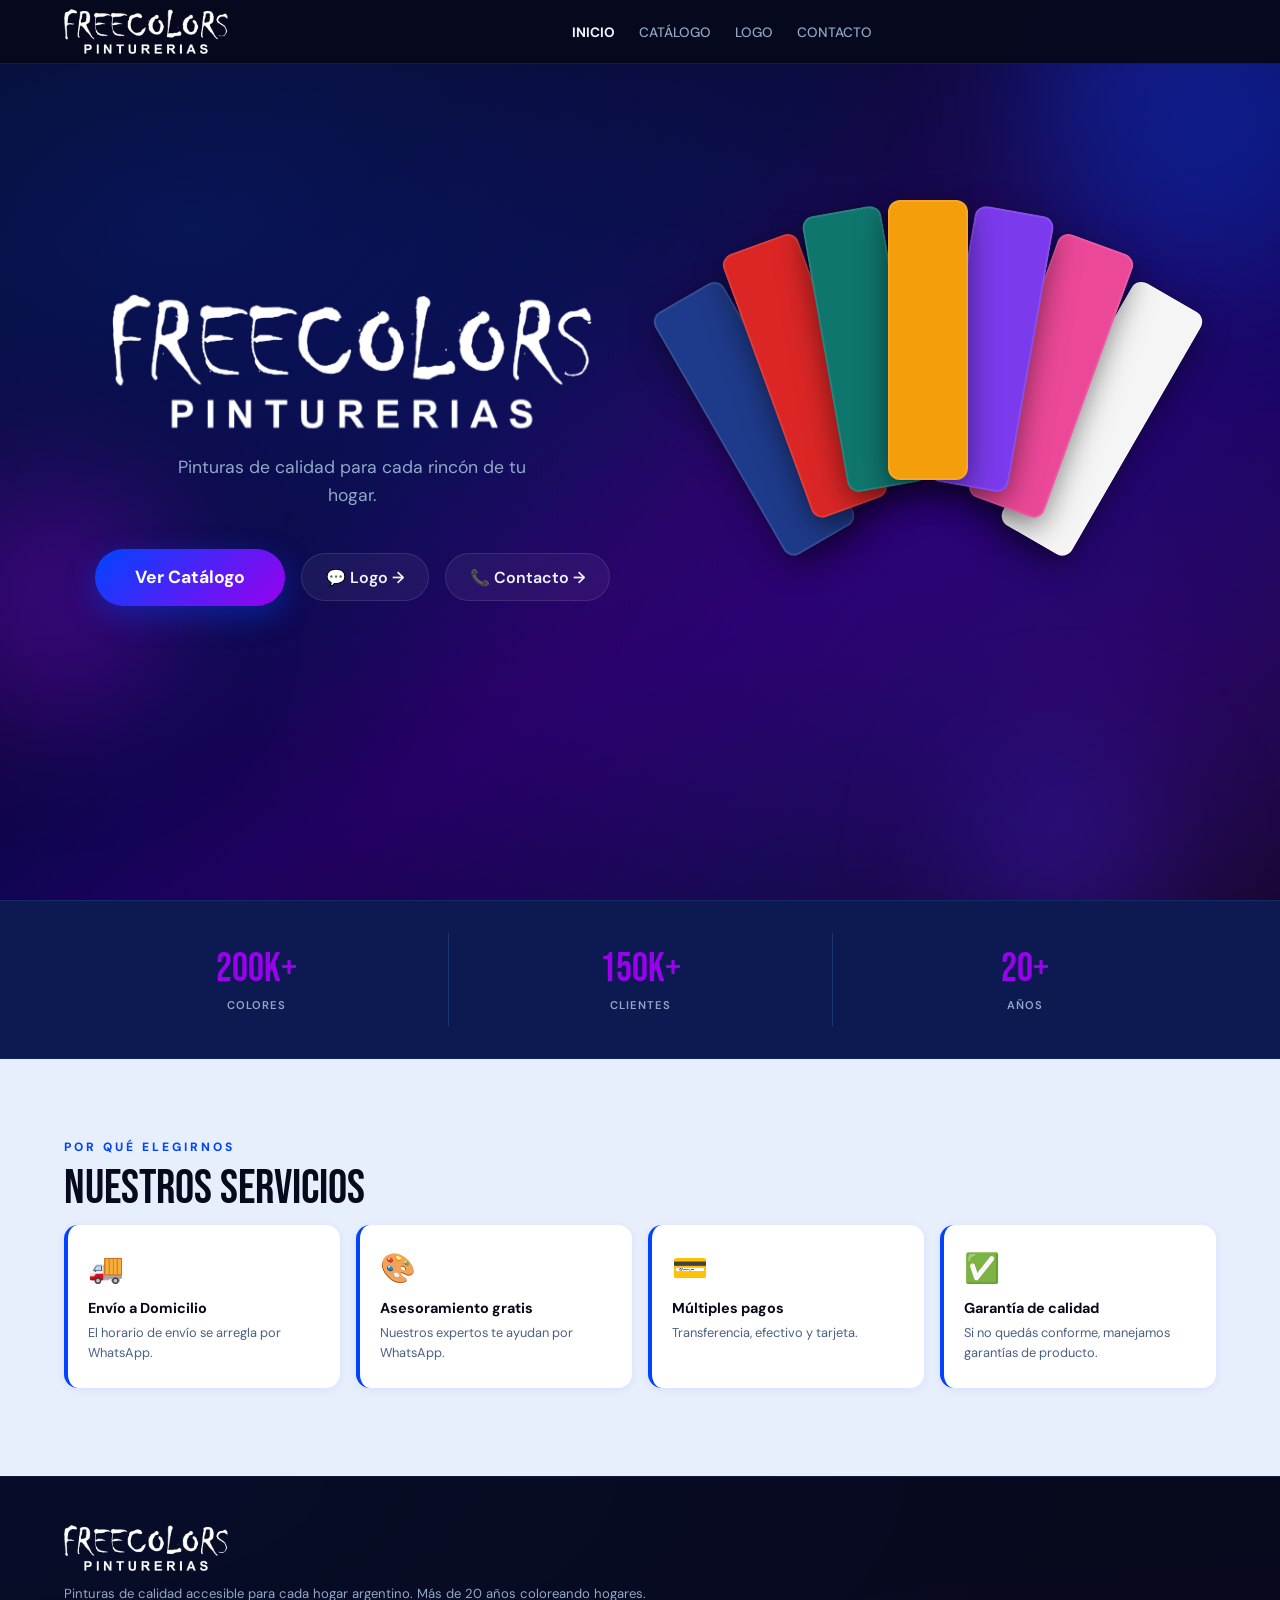
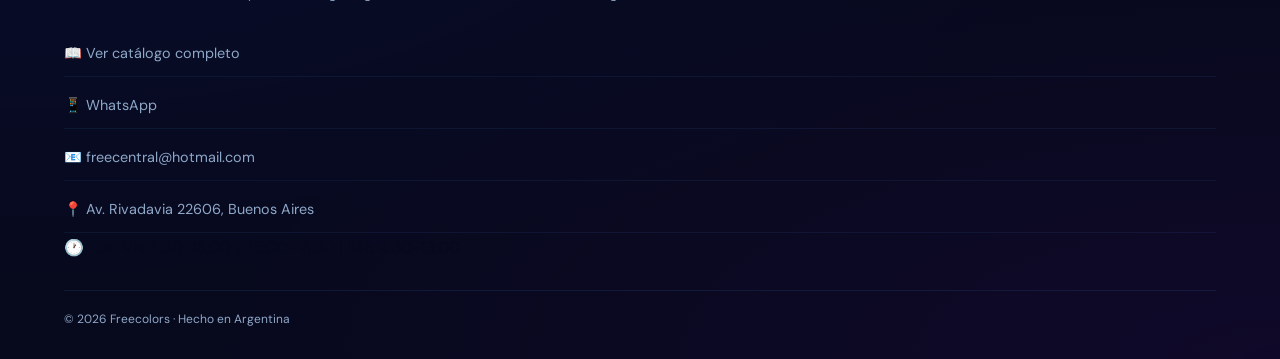
==== commit 02fb1585: "refactor(css): unify design token system and fix catalog stylesheet architecture - Add 14 aliases in" ====
--- a/index.html
+++ b/index.html
@@ -4,6 +4,10 @@
   <meta charset="UTF-8">
   <meta name="viewport" content="width=device-width, initial-scale=1.0, viewport-fit=cover">
   <meta name="theme-color" content="#07091d">
+  <!-- Favicon --> <!-- FIX 6: favicon agregado -->
+  <link rel="icon" type="image/x-icon" href="favicon.ico">
+  <link rel="apple-touch-icon" sizes="180x180" href="favicon.ico">
+  <meta name="msapplication-TileColor" content="#07091d">
   <title>Freecolors</title>
   <meta name="description" content="Freecolors Pinturerías - Venta de pinturas y accesorios desde 2003. Envíos a domicilio en Buenos Aires.">
   <link rel="preconnect" href="https://fonts.googleapis.com">
@@ -86,7 +90,7 @@
       <a href="https://wa.me/5491131332405" target="_blank" rel="noopener">📱 WhatsApp</a>
       <a href="mailto:freecentral@hotmail.com" target="_blank" rel="noopener">📧 freecentral@hotmail.com</a>
       <a href="https://www.google.com/maps/place/Pinturerias+Freecolors/@-34.6633302,-58.6810259,17z" target="_blank" rel="noopener">📍 Av. Rivadavia 22606, Buenos Aires</a>
-      <a>🕐 Lun-Vie 8:30-13:00 y 15:00-18:30 | Sáb 8:30-13:00</a>
+      <span class="footer-link-hora">🕐 Lun-Vie 8:30-13:00 y 15:00-18:30 | Sáb 8:30-13:00</span><!-- FIX 4: <a> sin href reemplazado por <span> -->
     </div>
     <div class="footer-copy">© 2026 Freecolors · Hecho en Argentina</div>
   </footer>
--- a/css/global.css
+++ b/css/global.css
@@ -24,6 +24,36 @@
   --espacio-abajo:  env(safe-area-inset-bottom, 0px);
   --espacio-arriba: env(safe-area-inset-top,    0px);
   --transicion: 0.2s ease;
+
+  /* ═══════════════════════════════════════════════════════
+     ALIASES — compatibilidad con catalogo.css
+     Estos nombres son los que usa catalogo.css internamente.
+     Permiten migrar sin romper nada. No usar en código nuevo.
+     ═══════════════════════════════════════════════════════ */
+  --color-oscuro:    var(--azul-oscuro);
+  --color-medio:     var(--azul-medio);
+  --color-primario:  var(--azul-fuerte);
+  --color-violeta:   var(--violeta);
+  --color-degradado: var(--degradado);
+  --color-claro:     var(--azul-claro);
+  --color-suave:     var(--azul-suave);
+  --color-fondo:     var(--blanco);
+  --color-gris:      var(--gris);
+  --color-amarillo:  var(--amarillo);
+  --color-rojo:      var(--rojo-error);
+  --color-verde:     var(--verde-wa);
+  --safe-bottom:     var(--espacio-abajo);
+  --safe-top:        var(--espacio-arriba);
+
+  /* ═══════════════════════════════════════════════════════
+     TOKENS SEMÁNTICOS — estados de UI y fondos
+     ═══════════════════════════════════════════════════════ */
+  --blanco-puro:        #fff;       /* blanco real (--blanco global es #f0f4ff) */
+  --color-fondo-sutil:  #f8fafc;   /* inputs, selects, hover de menú */
+  --color-fondo-activo: #f1f5f9;   /* contadores, tags inactivos */
+  --rojo-critico:       #dc2626;   /* error de texto (distinto a --rojo-error: #e53e3e) */
+  --color-exito:        #22c55e;   /* confirmación de acción (ej: "Agregado" al carrito) */
+  --color-gris-oscuro:  #94a3b8;   /* badges deshabilitados, "Sin stock" */
 }
 
 
